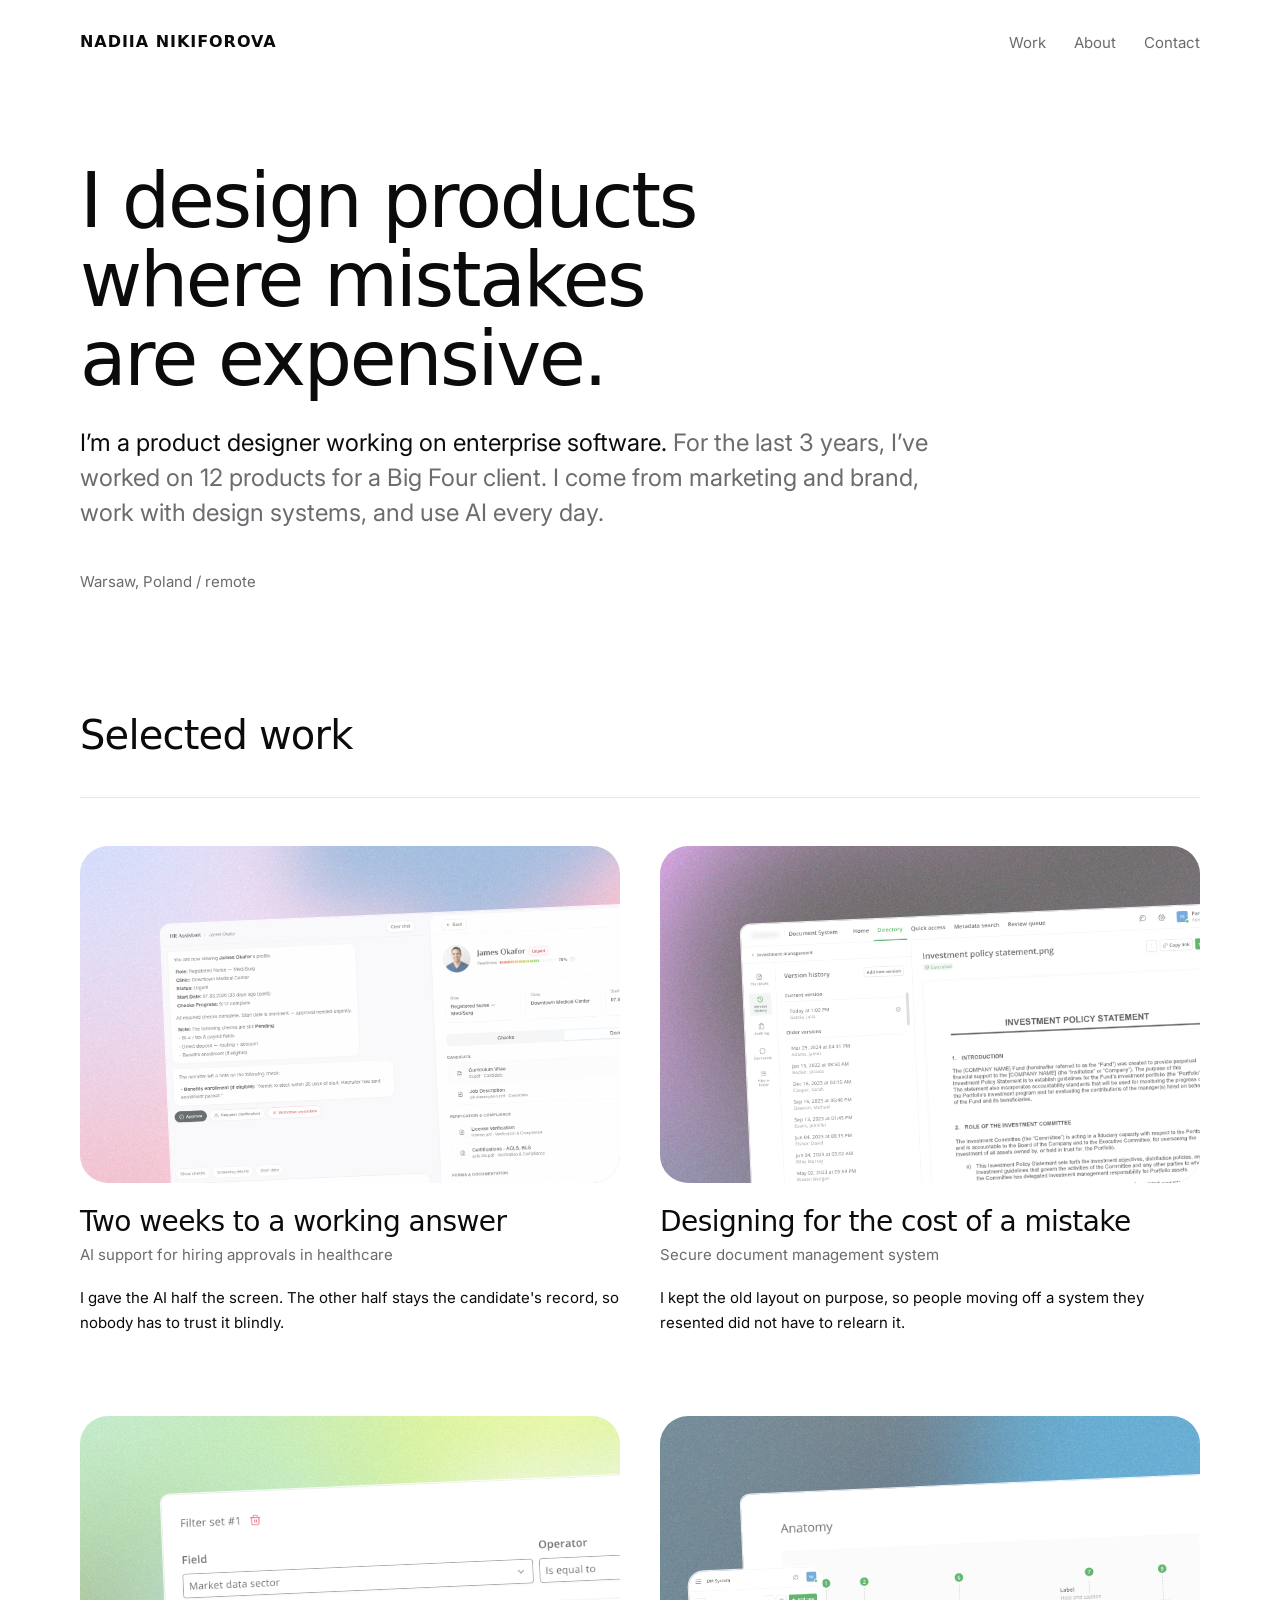
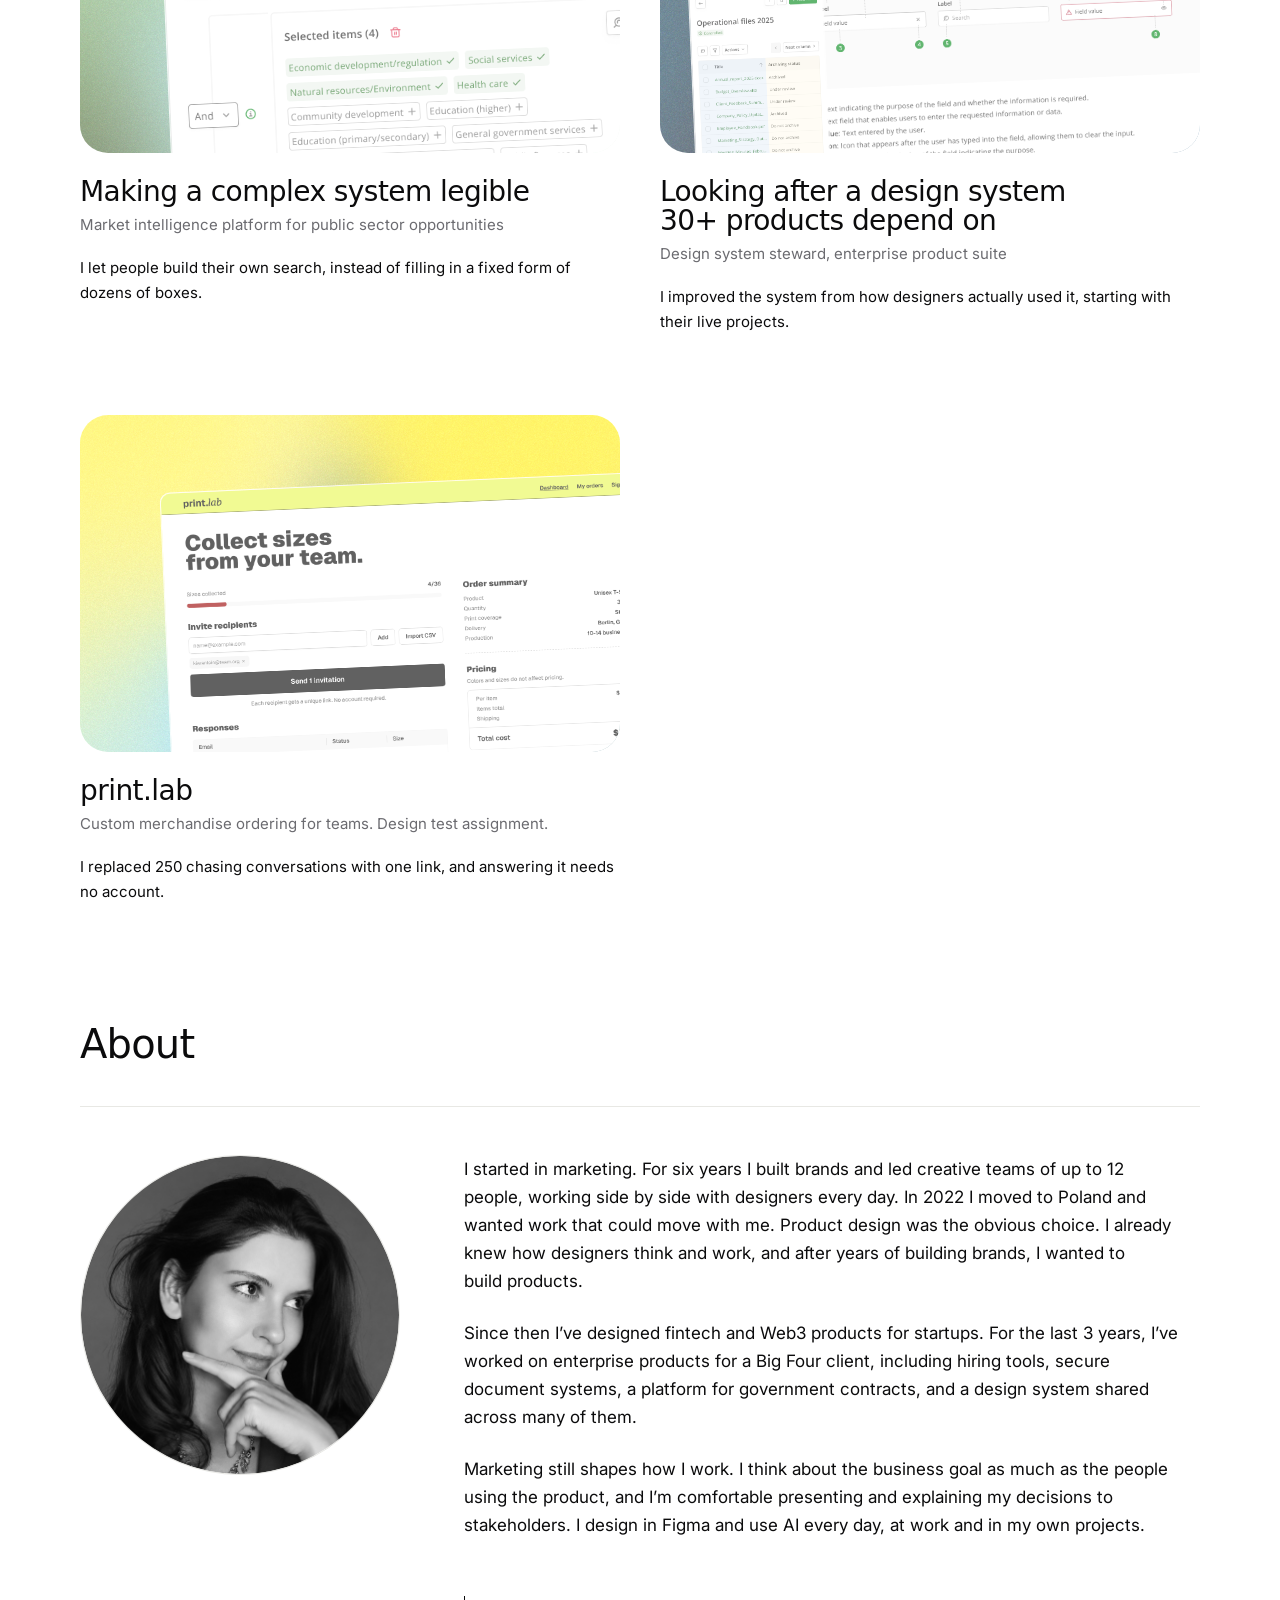
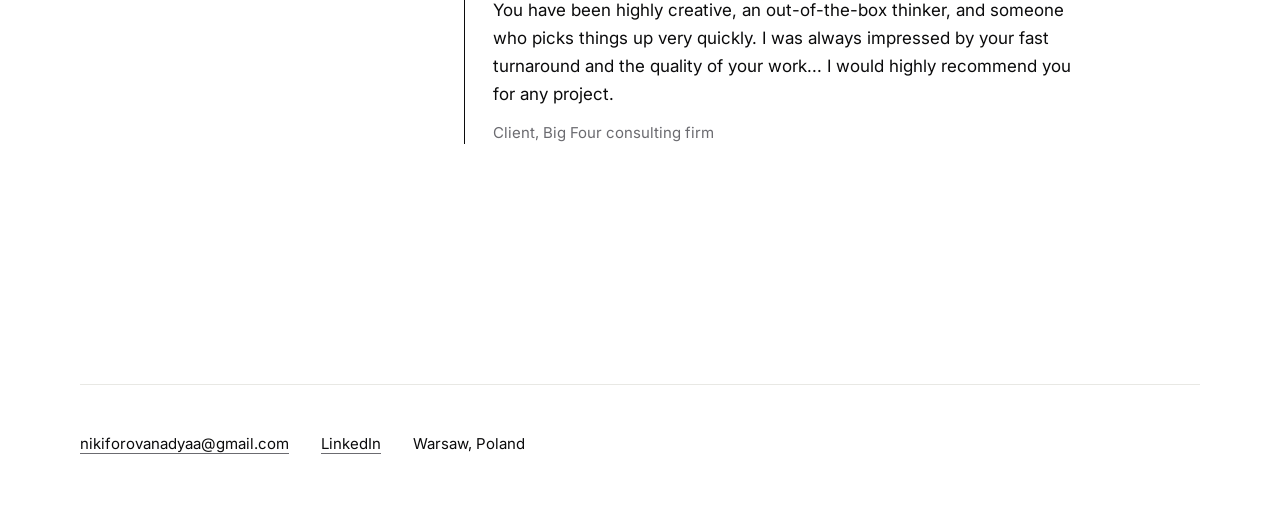
==== index.html @ f6eac2d9 "Rewrite About section Co-Authored-By: Claude Opus 5.5 <noreply@anthropic.com>" ====
<!DOCTYPE html>
<html lang="en">
<head>
<meta charset="utf-8">
<meta name="viewport" content="width=device-width, initial-scale=1">
<title>Nadiia Nikiforova, product designer</title>
<meta name="description" content="Product designer working on enterprise and complex systems. Selected work in healthcare AI, secure document management, govtech and design systems.">

<link rel="preconnect" href="https://fonts.googleapis.com">
<link rel="preconnect" href="https://fonts.gstatic.com" crossorigin>
<link rel="preconnect" href="https://api.fontshare.com" crossorigin>
<link rel="stylesheet" href="https://api.fontshare.com/v2/css?f%5B%5D=general-sans@400,500,600&display=swap">
<link rel="stylesheet" href="https://fonts.googleapis.com/css2?family=Inter:wght@400&display=swap">
<link rel="stylesheet" href="styles.css">
</head>
<body>

<a class="skip-link" href="#main">Skip to content</a>

<div class="shell">

  <header class="site-header">
    <a class="site-header__name" href="index.html">Nadiia Nikiforova</a>
    <nav class="site-nav" aria-label="Primary">
      <ul>
        <li><a href="#work">Work</a></li>
        <li><a href="#about">About</a></li>
        <li><a href="#contact">Contact</a></li>
      </ul>
    </nav>
  </header>

  <main id="main">

    <!-- Hero ------------------------------------------------------------- -->
    <section class="hero" aria-labelledby="hero-title">
      <h1 class="hero__title" id="hero-title">I design products where mistakes are expensive.</h1>
      <p class="hero__lead"><span class="lead-ink">I’m a product designer working on enterprise software.</span> For the last 3 years, I’ve worked on 12 products for a Big Four client. I come from marketing and brand, work with design systems, and use AI every day.</p>
      <ul class="hero__facts">
        <li>Warsaw, Poland / remote</li>
      </ul>
    </section>

    <!-- Selected work ---------------------------------------------------- -->
    <section class="section" id="work" aria-labelledby="work-title">
      <div class="section__head">
        <h2 id="work-title">Selected work</h2>
      </div>

      <div class="work-grid">

        <article class="card card--a">
          <div class="cover cover--image">
            <img class="cover__img" src="images/healthcare-card-cover.png" alt="Soft grainy gradient in pink, lilac and blue.">
            <div class="cover__inset cover__inset--image">
              <img src="images/healthcare-split-screen.png" alt="The split screen: the assistant's conversation on the left, the candidate's full record with checks and documents on the right.">
            </div>
          </div>
          <h3 class="card__title"><a href="work/healthcare-ai.html">Two weeks to a working answer</a></h3>
          <p class="card__summary">AI support for hiring approvals in healthcare</p>
          <p class="card__decision">I gave the AI half the screen. The other half stays the candidate's record, so nobody has to trust it blindly.</p>
        </article>

        <article class="card card--b">
          <div class="cover cover--image cover--documents">
            <img class="cover__img" src="images/documents-card-cover.png" alt="Soft grainy gradient in violet, near-black and cornflower blue.">
            <div class="cover__inset cover__inset--image">
              <img src="images/documents-document-page.png" alt="The document page: labelled panel on the left with version history open, document preview on the right, marked Controlled.">
            </div>
          </div>
          <h3 class="card__title"><a href="work/document-management.html">Designing for the cost of a mistake</a></h3>
          <p class="card__summary">Secure document management system</p>
          <p class="card__decision">I kept the old layout on purpose, so people moving off a system they resented did not have to relearn it.</p>
        </article>

        <article class="card card--c">
          <div class="cover cover--image">
            <img class="cover__img" src="images/govtech-card-cover.png" alt="Soft grainy gradient in lime, green and pale blue.">
            <div class="cover__inset cover__inset--image">
              <img src="images/govtech-filter-set.png" alt="One filter set: a taxonomy field with four values selected and promoted to the top of the list.">
            </div>
          </div>
          <h3 class="card__title"><a href="work/govtech-platform.html">Making a complex system legible</a></h3>
          <p class="card__summary">Market intelligence platform for public sector opportunities</p>
          <p class="card__decision">I let people build their own search, instead of filling in a fixed form of dozens of boxes.</p>
        </article>

        <article class="card card--d">
          <div class="cover cover--image">
            <img class="cover__img" src="images/designsystem-card-cover.png" alt="Soft grainy gradient in pale blue.">
            <div class="cover__inset cover__inset--image">
              <img src="images/designsystem-anatomy.jpg" alt="A component anatomy guideline: input fields with nine numbered callouts and a legend defining each part.">
            </div>
            <div class="cover__inset cover__inset--image cover__inset--phone">
              <img src="images/designsystem-mobile-table.png" alt="The mobile data table: the Title column pinned on the left, Archiving status in the swappable second column, and a Next column control above it.">
            </div>
          </div>
          <h3 class="card__title"><a href="work/design-system.html">Looking after a design system 30+ products depend on</a></h3>
          <p class="card__summary">Design system steward, enterprise product suite</p>
          <p class="card__decision">I improved the system from how designers actually used it, starting with their live projects.</p>
        </article>

        <article class="card card--e">
          <div class="cover cover--image">
            <img class="cover__img" src="images/printlab-card-cover.png" alt="Soft grainy gradient in yellow, green and blue.">
            <div class="cover__inset cover__inset--image">
              <img src="images/printlab-size-collection.png" alt="The size collection screen: an invite list with a running count of sizes collected, per-recipient statuses, and an order summary with pricing beside it.">
            </div>
          </div>
          <h3 class="card__title"><a href="work/printlab.html">print.lab</a></h3>
          <p class="card__summary">Custom merchandise ordering for teams. Design test assignment.</p>
          <p class="card__decision">I replaced 250 chasing conversations with one link, and answering it needs no account.</p>
        </article>

      </div>
    </section>

    <!-- About -------------------------------------------------------------- -->
    <section class="section" id="about" aria-labelledby="about-title">
      <div class="section__head">
        <h2 id="about-title">About</h2>
      </div>
      <div class="about">
        <div class="about__prose">
          <p>I started in marketing. For six years I built brands and led creative teams of up to 12 people, working side by side with designers every day. In 2022 I moved to Poland and wanted work that could move with me. Product design was the obvious choice. I already knew how designers think and work, and after years of building brands, I wanted to build products.</p>
          <p>Since then I’ve designed fintech and Web3 products for startups. For the last 3 years, I’ve worked on enterprise products for a Big Four client, including hiring tools, secure document systems, a platform for government contracts, and a design system shared across many of them.</p>
          <p>Marketing still shapes how I work. I think about the business goal as much as the people using the product, and I’m comfortable presenting and explaining my decisions to stakeholders. I design in Figma and use AI every day, at work and in my own projects.</p>

          <blockquote class="quote">
            <p>You have been highly creative, an out-of-the-box thinker, and someone who picks things up very quickly. I was always impressed by your fast turnaround and the quality of your work... I would highly recommend you for any project.</p>
            <footer class="mono">Client, Big Four consulting firm</footer>
          </blockquote>
        </div>
        <div class="about__portrait">
          <img src="images/portrait.png" alt="Nadiia Nikiforova">
        </div>
      </div>
    </section>

  </main>

  <footer class="site-footer" id="contact">
    <ul>
      <li class="mono"><a href="mailto:nikiforovanadyaa@gmail.com">nikiforovanadyaa@gmail.com</a></li>
      <li class="mono"><a href="https://www.linkedin.com/in/nikiforovanadya" rel="me noopener">LinkedIn</a></li>
      <li class="mono">Warsaw, Poland</li>
    </ul>
  </footer>

</div>

</body>
</html>
---- styles.css ----
/* ==========================================================================
   Nadiia Nikiforova, portfolio
   Tokens, then base, then components.
   ========================================================================== */

/* --------------------------------------------------------------------------
   Tokens
   -------------------------------------------------------------------------- */

:root {
  /* Colour */
  --paper: #FFFFFF;   /* was #FBFBF9 */
  --surface: #FFFFFF;
  --ink: #0B0B0C;
  --ink-muted: #6B6B70;
  --rule: #E8E8E4;
  --rule-dot: #D5D5CF;
  --tick: #C4C4BE;
  --fill: #F2F1ED;
  --accent: #1E4DD8;

  /* Warm highlight, for the one block that must not read as white-on-white */
  --highlight: #FCF3D6;
  --highlight-border: #E6D294;
  --highlight-rule: #EEE1AE;

  /* One gradient per project, shared by its cover card and its case header */
  --grad-healthcare: linear-gradient(142deg, #D3A6BC 0%, #BFAFD6 50%, #9DBBDF 100%);  /* was #8E6FE0/#7F8FE8/#6FB3E4 */
  --grad-documents:  linear-gradient(142deg, #5A6478 0%, #4A4F92 52%, #3E45A8 100%);
  --grad-govtech:    linear-gradient(142deg, #1F4E8C 0%, #2C7F9E 50%, #4FB3A4 100%);
  --grad-system:     linear-gradient(142deg, #B5AE9C 0%, #A9BC9A 50%, #93C892 100%);
  --grad-printlab:   linear-gradient(142deg, #C6DE7E 0%, #E4EFB8 55%, #FBFBF2 100%);

  /* Type */
  --font-display: "General Sans", "Geist", system-ui, sans-serif;
  --font-body: "Inter", system-ui, -apple-system, sans-serif;

  /* Seven steps, and nothing outside them. Hierarchy comes from colour and
     space, not from inventing another size. */
  --size-display: clamp(2.5rem, 1.35rem + 4.9vw, 4.75rem);
  --size-title: clamp(1.75rem, 1.35rem + 1.7vw, 2.5rem);
  --size-subtitle: clamp(1.375rem, 1.2rem + 0.75vw, 1.75rem);
  --size-lead: clamp(1.1875rem, 1.05rem + 0.6vw, 1.5rem);
  --size-body: 1.0625rem;      /* 17px */
  --size-small: 0.9375rem;     /* 15px */
  --size-mono: 0.75rem;        /* 12px */

  /* Fine grain, the thing that makes a flat gradient read as a surface */
  --grain: url("data:image/svg+xml,%3Csvg xmlns='http://www.w3.org/2000/svg' width='160' height='160'%3E%3Cfilter id='n'%3E%3CfeTurbulence type='fractalNoise' baseFrequency='0.85' numOctaves='3' stitchTiles='stitch'/%3E%3C/filter%3E%3Crect width='100%25' height='100%25' filter='url(%23n)'/%3E%3C/svg%3E");

  /* Weight. Hierarchy comes from size and colour, not weight. */
  --weight-hero: 500;
  --weight-heading: 500;
  --weight-name: 600;

  --track-hero: -0.03em;
  --track-section: -0.02em;
  --track-mono: 0.08em;

  --leading-body: 1.65;
  --leading-display: 1.04;

  /* Geometry */
  --radius-card: 20px;
  --radius-cover: 28px;
  --radius-pill: 999px;

  --measure-content: 1120px;
  --measure-prose: 720px;
  --gutter: 24px;

  /* Rhythm */
  --section-gap: 120px;

  /* Motion */
  --ease: cubic-bezier(0.22, 0.61, 0.36, 1);
  --dur: 400ms;
}

@media (max-width: 760px) {
  :root {
    --section-gap: 72px;
    --gutter: 20px;
  }
}

/* --------------------------------------------------------------------------
   Base
   -------------------------------------------------------------------------- */

*,
*::before,
*::after { box-sizing: border-box; }

html { -webkit-text-size-adjust: 100%; }

body {
  margin: 0;
  background: var(--paper);
  color: var(--ink);
  font-family: var(--font-body);
  font-size: var(--size-body);
  line-height: var(--leading-body);
  font-weight: 400;
  -webkit-font-smoothing: antialiased;
  text-rendering: optimizeLegibility;
}

h1, h2, h3, h4 {
  font-family: var(--font-display);
  font-weight: var(--weight-heading);
  line-height: var(--leading-display);
  letter-spacing: var(--track-section);
  margin: 0;
  text-wrap: balance;
}

p { margin: 0; }

ul { margin: 0; padding: 0; list-style: none; }

img {
  display: block;
  max-width: 100%;
  height: auto;
}

a { color: inherit; }

a:focus-visible,
button:focus-visible,
summary:focus-visible,
[tabindex]:focus-visible {
  outline: 2px solid var(--accent);
  outline-offset: 3px;
  border-radius: 2px;
}

::selection {
  background: var(--ink);
  color: var(--paper);
}

/* --------------------------------------------------------------------------
   Utility type
   -------------------------------------------------------------------------- */

/* Small labels: plain grey text in normal case. No capitals, no tracking. */
.mono {
  font-family: var(--font-body);
  font-size: var(--size-small);
  font-weight: 400;
  line-height: 1.5;
  color: var(--ink-muted);
}

.skip-link {
  position: absolute;
  left: -9999px;
  top: 0;
  background: var(--ink);
  color: var(--paper);
  padding: 12px 20px;
  border-radius: var(--radius-pill);
  font-family: var(--font-body);
  font-size: var(--size-small);
  text-decoration: none;
  z-index: 10;
}

.skip-link:focus {
  left: var(--gutter);
  top: 16px;
}

/* --------------------------------------------------------------------------
   Layout
   -------------------------------------------------------------------------- */

.shell {
  width: 100%;
  max-width: calc(var(--measure-content) + var(--gutter) * 2);
  margin-inline: auto;
  padding-inline: var(--gutter);
}

.section { padding-block: var(--section-gap); }

.section + .section { padding-top: 0; }

.section__head {
  display: flex;
  align-items: baseline;
  justify-content: space-between;
  gap: 24px;
  padding-bottom: 40px;
  border-bottom: 1px solid var(--rule);
  margin-bottom: 48px;
}

.section__head h2 {
  font-size: var(--size-title);
  font-weight: var(--weight-heading);
}

/* --------------------------------------------------------------------------
   Site header
   -------------------------------------------------------------------------- */

.site-header {
  display: flex;
  align-items: center;
  justify-content: space-between;
  gap: 24px;
  padding-block: 28px;
}

.site-header__name {
  font-family: var(--font-display);
  font-size: 1rem;
  font-weight: var(--weight-name);
  letter-spacing: 0.06em;
  text-transform: uppercase;
  text-decoration: none;
}

.site-nav ul {
  display: flex;
  gap: 28px;
}

.site-nav a {
  text-decoration: none;
  font-size: var(--size-small);
  color: var(--ink-muted);
  transition: color 180ms var(--ease);
}

.site-nav a:hover { color: var(--ink); }

/* --------------------------------------------------------------------------
   Hero
   -------------------------------------------------------------------------- */

.hero { padding-block: clamp(40px, 6vw, 88px) 0; }

.hero__title {
  font-size: var(--size-display);
  font-weight: var(--weight-hero);
  letter-spacing: var(--track-hero);
  max-width: 15ch;
}

.hero__lead {
  margin-top: 28px;
  max-width: 58ch;
  font-size: var(--size-lead);
  /* Two tones, one size: the opening runs in ink, the rest recedes to grey.
     This is the hierarchy device from the references. */
  color: var(--ink-muted);
  line-height: 1.45;
  text-wrap: pretty;
}

/* The opening clause, held in ink while the rest of the sentence recedes */
.lead-ink { color: var(--ink); }

.hero__facts {
  font-size: var(--size-small);
  color: var(--ink-muted);
  display: flex;
  flex-wrap: wrap;
  align-items: center;
  gap: 12px 20px;
  margin-top: 40px;
}

.hero__facts li {
  display: flex;
  align-items: center;
  gap: 20px;
}

.hero__facts li + li::before {
  content: "";
  width: 3px;
  height: 3px;
  border-radius: var(--radius-pill);
  background: var(--rule);
  margin-left: -8px;
}

/* --------------------------------------------------------------------------
   Work grid
   -------------------------------------------------------------------------- */

.work-grid {
  display: grid;
  grid-template-columns: repeat(12, 1fr);
  gap: 80px 40px;
}

.card { position: relative; }


/* Two equal columns. Every cover the same width, so the text measure under
   it means the same thing on every card. */
.card { grid-column: span 6; }

/* Spacing sets the grouping. Title and its description are one unit at 8px;
   the decision is a separate statement at 20px; the metadata is separate
   again at 26px. No reserved heights: the title now sits directly under the
   cover, so titles align across a row on their own. */

.card__title {
  margin-top: 24px;
  font-size: var(--size-subtitle);
  font-weight: var(--weight-heading);
}

.card__summary {
  margin-top: 8px;
  font-size: var(--size-small);
  line-height: 1.45;
  color: var(--ink-muted);
}

/* Underlined all along, in an invisible colour, so hover fades the line in
   instead of snapping it on. */
.card__title a {
  text-decoration: underline;
  text-decoration-thickness: 1px;
  text-decoration-color: transparent;
  text-underline-offset: 4px;
  transition: text-decoration-color var(--dur) var(--ease);
}

.card:hover .card__title a,
.card:focus-within .card__title a {
  text-decoration-color: currentColor;
}

.card__title a::after {
  content: "";
  position: absolute;
  inset: 0;
  border-radius: var(--radius-cover);
}

.card__decision {
  margin-top: 20px;
  font-size: var(--size-small);
  /* Ink, not grey: this is the substance of the card, and it needs to read
     differently from the description above it. */
  color: var(--ink);
  text-wrap: pretty;
}

.card__meta {
  display: flex;
  flex-wrap: wrap;
  gap: 8px 18px;
  margin-top: 26px;
}

.card__meta li {
  display: flex;
  align-items: center;
  gap: 18px;
}

.card__meta li + li::before {
  content: "";
  width: 3px;
  height: 3px;
  border-radius: var(--radius-pill);
  background: var(--rule);
  margin-left: -7px;
}

/* Cover ------------------------------------------------------------------- */

.cover {
  position: relative;
  overflow: hidden;
  border-radius: var(--radius-cover);
  aspect-ratio: 16 / 10;
  height: auto;
  background-size: 160% 160%;
  background-position: 0% 0%;
  /* Resting state: the colour is all there, just veiled. Against a near-white
     page, opacity washes the tile toward the paper instead of draining it,
     so it stays a picture rather than becoming a switched-off control.
     Hover brings it to full strength. */
  opacity: 0.62;
  transition:
    transform var(--dur) var(--ease),
    box-shadow var(--dur) var(--ease),
    opacity var(--dur) var(--ease),
    background-position var(--dur) var(--ease);
}



.card:hover .cover,
.card:focus-within .cover {
  transform: translateY(-4px);
  opacity: 1;
  background-position: 100% 100%;
  box-shadow: 0 18px 44px -18px rgba(11, 11, 12, 0.28);
}

/* No hover to reveal it with, so the colour is simply there. */
@media (hover: none) {
  .cover { opacity: 1; }
}

/* Artwork fills the cover. No gradient, no grain: the painting has its own. */
.cover__img {
  width: 100%;
  height: 100%;
  object-fit: cover;
}

.cover--image::after { display: none; }

/* Grain. Sits over the gradient, under the screenshot. */
.cover::after {
  content: "";
  position: absolute;
  inset: 0;
  z-index: 1;
  background-image: var(--grain);
  opacity: 0.42;
  mix-blend-mode: overlay;
  pointer-events: none;
}

/* Gradients, one per project */
.cover--healthcare { background-image: var(--grad-healthcare); }
.cover--documents  { background-image: var(--grad-documents); }
.cover--govtech    { background-image: var(--grad-govtech); }
.cover--system     { background-image: var(--grad-system); }
.cover--printlab   { background-image: var(--grad-printlab); }

/* Screenshot inset, angled and cropped */
.cover__inset {
  position: absolute;
  z-index: 2;
  left: 16%;
  right: -8%;
  bottom: -12%;
  aspect-ratio: 16 / 10;
  border-radius: 10px;
  border: 1px solid rgba(255, 255, 255, 0.7);
  background: rgba(255, 255, 255, 0.5);
  transform: rotate(-2.5deg);
  display: flex;
  align-items: flex-start;
  justify-content: flex-start;
  padding: 12px 14px;
}



.cover__inset .mono {
  color: rgba(11, 11, 12, 0.45);
}

.cover__inset--image,
.case-hero__shot--image { padding: 0; }

/* A phone screenshot is portrait. Cropping it into the landscape frame would
   show a band of table and nothing else, so it gets a frame of its own shape,
   standing in front of the wide shot. */
.cover__inset.cover__inset--phone {
  /* Left of the wide shot, overlapping its edge, mirroring the header. */
  left: 6%;
  right: auto;
  bottom: -14%;
  width: 25%;
  aspect-ratio: 440 / 758;
  border-radius: 16px;
  z-index: 3;
}

.cover__inset--image img,
.case-hero__shot--image img {
  width: 100%;
  height: 100%;
  object-fit: cover;
  object-position: 0 0;
  border-radius: inherit;
}

/* --------------------------------------------------------------------------
   About
   -------------------------------------------------------------------------- */

.about {
  display: grid;
  /* Portrait first, prose second. Order is set here rather than in the source
     so the markup keeps prose before image for screen readers. */
  grid-template-columns: 320px minmax(0, 1fr);
  gap: 64px;
  align-items: start;
}

.about__portrait { grid-column: 1; grid-row: 1; }

.about__prose { grid-column: 2; grid-row: 1; }

.about__prose {
  max-width: var(--measure-prose);
  display: grid;
  gap: 24px;
}

.about__prose p { text-wrap: pretty; }

.about__portrait {
  border-radius: 50%;
  overflow: hidden;
  border: 1px solid var(--rule);
  aspect-ratio: 1;
}

/* The portrait is already cropped square to the exact framing, so it fills the
   round frame 1:1 with no extra cropping. */
.about__portrait img {
  width: 100%;
  height: 100%;
  object-fit: cover;
  object-position: center;
}

/* --------------------------------------------------------------------------
   Placeholder blocks, replaced by real images later
   -------------------------------------------------------------------------- */

.placeholder {
  width: 100%;
  height: 100%;
  display: flex;
  align-items: center;
  justify-content: center;
  background: var(--fill);
  background-image:
    repeating-linear-gradient(
      135deg,
      rgba(11, 11, 12, 0.028) 0 1px,
      transparent 1px 9px
    );
}

/* --------------------------------------------------------------------------
   Case study pages
   -------------------------------------------------------------------------- */

/* One rail width shared by the header, the decision block and every section,
   so every mono label on the page sits on the same vertical line. */
:root {
  --rail: 200px;
  --rail-gap: 56px;
  --measure-case: 940px;
}

/* 1. Gradient header. The screenshot is part of it, same language as the
   cover cards, so the page you land on echoes the card you clicked. */

.case-hero {
  position: relative;
  overflow: hidden;
  display: grid;
  align-content: end;
  gap: 14px;
  min-height: clamp(240px, 26vw, 380px);
  margin-top: 8px;
  padding: clamp(32px, 4vw, 52px) clamp(28px, 4vw, 48px) clamp(28px, 3vw, 40px);
  border-radius: var(--radius-cover);
}

.case-hero::after {
  content: "";
  position: absolute;
  inset: 0;
  z-index: 0;
  background-image: var(--grain);
  opacity: 0.42;
  mix-blend-mode: overlay;
  pointer-events: none;
}

.case-hero--healthcare { background-image: var(--grad-healthcare); }
.case-hero--documents  { background-image: var(--grad-documents); }
.case-hero--govtech    { background-image: var(--grad-govtech); }
.case-hero--system     { background-image: var(--grad-system); }
.case-hero--printlab   { background-image: var(--grad-printlab); }

/* Text stays clear of the screenshot */
.case-hero > *:not(.case-hero__shot):not(.case-hero__bg) {
  position: relative;
  z-index: 2;
  max-width: 54%;
}

.case-hero h1 {
  font-size: var(--size-title);
  font-weight: var(--weight-hero);
  letter-spacing: var(--track-hero);
  line-height: 1.08;
}

.case-hero__summary {
  font-size: var(--size-body);
  color: rgba(11, 11, 12, 0.72);
}

.case-hero__meta {
  display: flex;
  flex-wrap: wrap;
  gap: 10px 28px;
  margin-top: 8px;
  padding-top: 24px;
  border-top: 1px solid rgba(11, 11, 12, 0.16);
}

.case-hero__meta li { color: rgba(11, 11, 12, 0.6); }

/* Artwork as the header itself. The painting's empty field carries the type,
   so the gradient underneath only shows if the image fails to load. */
.case-hero__bg {
  position: absolute;
  inset: 0;
  width: 100%;
  height: 100%;
  object-fit: cover;
  object-position: 50% 45%;
  z-index: 0;
}

/* No grain over a painting: it has its own surface. */
.case-hero--art::after { display: none; }

/* Scrim. White type needs something to sit on, and these plates are light —
   bare, they measure under 2.5:1. Weighted to the bottom-left, where the type
   is, so the screenshot panel on the right stays clear. */
.case-hero--art::before {
  content: "";
  position: absolute;
  inset: 0;
  z-index: 1;
  pointer-events: none;
  background:
    linear-gradient(to top, rgba(8, 10, 12, 0.76) 0%, rgba(8, 10, 12, 0.44) 46%, rgba(8, 10, 12, 0) 82%),
    linear-gradient(to right, rgba(8, 10, 12, 0.52) 0%, rgba(8, 10, 12, 0) 58%);
}

.case-hero--art > h1 { color: var(--paper); }

.case-hero--art > .case-hero__summary { color: rgba(255, 255, 255, 0.86); }

.case-hero--art > .case-hero__meta { border-top-color: rgba(255, 255, 255, 0.28); }

.case-hero--art > .case-hero__meta li { color: rgba(255, 255, 255, 0.78); }

/* Deep gradients. Ink on the documents and govtech headers measures 3.3:1
   and 2.4:1, under the 4.5:1 floor, so those two flip to light type. */
.case-hero--dark h1 { color: var(--paper); }

.case-hero--dark .case-hero__summary { color: rgba(255, 255, 255, 0.8); }

.case-hero--dark .case-hero__meta { border-top-color: rgba(255, 255, 255, 0.24); }

.case-hero--dark .case-hero__meta li { color: rgba(255, 255, 255, 0.7); }

/* Type keeps to the painting's empty left field. Same :not() shape as the
   base rule so source order decides, not specificity. */
.case-hero--art > *:not(.case-hero__shot):not(.case-hero__bg) { max-width: 46%; }

.case-hero__shot {
  position: absolute;
  z-index: 2;
  right: -5%;
  bottom: -11%;
  width: 46%;
  aspect-ratio: 16 / 10;
  transform: rotate(-2.5deg);
  border: 1px solid rgba(255, 255, 255, 0.7);
  border-radius: 12px;
  background: rgba(255, 255, 255, 0.5);
  display: flex;
  align-items: flex-start;
  padding: 14px 16px;
}

.case-hero__shot .mono { color: rgba(11, 11, 12, 0.42); }

/* Portrait variant, defined after the base so it actually wins. */
.case-hero__shot.case-hero__shot--phone {
  left: auto;
  right: 30%;
  bottom: -12%;
  width: 12%;
  min-width: 96px;
  aspect-ratio: 440 / 758;
  border-radius: 16px;
  z-index: 3;
}

/* On wide screens the hero has room to spare, so the shot grows to fill more
   of the cover. It grows rightward into the bleed (right offset opens up in
   step with the width) so it stays clear of the heading on the left. Scoped
   to the case-study hero only — the home-page covers use .cover, not this. */
@media (min-width: 1200px) {
  .case-hero__shot {
    width: 54%;
    right: -9%;
  }

  /* The portrait variant keeps its own proportions; only the wide shot grows. */
  .case-hero__shot.case-hero__shot--phone {
    width: 12%;
    right: 34%;
  }
}

/* 2. Decision block, the signature element. No card. It sits on the page at
   display size, on the same rail as every other label, and the heavy top rule
   announces it. */

.decision {
  margin-top: clamp(56px, 8vw, 100px);
  border-top: 1px solid var(--ink);
}

.decision > div {
  display: grid;
  grid-template-columns: var(--rail) minmax(0, 1fr);
  gap: var(--rail-gap);
  padding: clamp(30px, 4vw, 44px) 0;
  border-bottom: 1px solid var(--rule);
}

.decision dt { padding-top: 8px; }

.decision dd {
  margin: 0;
  max-width: 46ch;
  font-family: var(--font-display);
  font-size: var(--size-lead);
  font-weight: var(--weight-heading);
  letter-spacing: -0.015em;
  line-height: 1.36;
  text-wrap: pretty;
}

/* 3. Summary. Project metadata in columns under the decision, in the
   reference language: a dotted rule closing the block, hairline dividers
   ticked at both ends, and the outcome lifted into a soft filled panel
   rather than left as one more line of text. */

.summary {
  position: relative;
  margin-top: clamp(48px, 6vw, 72px);
  display: grid;
  grid-template-columns: repeat(3, minmax(0, 1fr));
}

/* Dotted, not solid. The reference uses it to close a metadata block. */
.summary::before {
  content: "";
  position: absolute;
  inset: 0 0 auto;
  height: 1px;
  background-image: repeating-linear-gradient(
    to right,
    var(--rule-dot) 0 2px,
    transparent 2px 7px
  );
}

.summary__fact {
  position: relative;
  display: grid;
  gap: 12px;
  align-content: start;
  padding: 30px 36px;
  background-image: repeating-linear-gradient(
    to right,
    var(--rule-dot) 0 2px,
    transparent 2px 7px
  );
  background-size: 100% 1px;
  background-position: 0 100%;
  background-repeat: no-repeat;
}

.summary__fact:first-child { padding-left: 0; }
.summary__fact:last-of-type { padding-right: 0; }

.summary__fact + .summary__fact { border-left: 1px solid var(--rule); }

/* Tick marks crossing each divider, top and bottom */
.summary__fact + .summary__fact::before,
.summary__fact + .summary__fact::after {
  content: "";
  position: absolute;
  left: -5px;
  width: 9px;
  height: 1px;
  background: var(--tick);
}

.summary__fact + .summary__fact::before { top: 0; }
.summary__fact + .summary__fact::after { bottom: 0; }

.summary dd {
  margin: 0;
  text-wrap: pretty;
}

/* The outcome, lifted into a filled panel. Label above the sentence, which
   runs to a 62ch measure so it fills most of the panel without the line
   getting too long to track. */
.summary__outcome {
  grid-column: 1 / -1;
  display: grid;
  gap: 16px;
  margin-top: 40px;
  padding: clamp(28px, 3.4vw, 40px);
  background: var(--fill);
  border-radius: var(--radius-card);
}

.summary__outcome dd {
  max-width: 62ch;
  font-family: var(--font-display);
  font-size: var(--size-lead);
  font-weight: var(--weight-heading);
  letter-spacing: -0.015em;
  line-height: 1.38;
}

/* 4. Body. Heading in a left rail, prose in the middle, figures break wider. */

.case-body { margin-top: clamp(56px, 8vw, 88px); }

.case-section {
  display: grid;
  grid-template-columns: var(--rail) minmax(0, 640px) 1fr;
  column-gap: var(--rail-gap);
  row-gap: 20px;
  padding-block: clamp(48px, 6vw, 72px);
  border-top: 1px solid var(--rule);
}

.case-section > * { grid-column: 2; }

.case-section > h2 {
  grid-column: 1;
  /* Spanning two rows keeps a wrapped rail heading from inflating row 1 and
     opening a gap after the first paragraph. */
  grid-row: 1 / span 2;
  align-self: start;
  position: sticky;
  top: 28px;
  font-size: var(--size-lead);
  line-height: 1.18;
  text-wrap: pretty;
}

.case-section > h3 {
  font-size: var(--size-body);
  margin-top: 16px;
}

.case-section p { text-wrap: pretty; }

.case-section ul {
  list-style: disc;
  padding-left: 22px;
  display: grid;
  gap: 14px;
}

.case-section li::marker { color: #C4C4BE; }

.case-section strong { font-weight: 600; }

/* A line already emphasised in the copy, set at display size. Same words. */
.callout {
  grid-column: 2 / -1;
  margin-block: 16px;
  font-family: var(--font-display);
  font-size: var(--size-subtitle);
  font-weight: var(--weight-heading);
  letter-spacing: var(--track-section);
  line-height: 1.28;
  text-wrap: balance;
}

.callout strong { font-weight: inherit; }

/* Figures break out past the prose column */

.case-section > figure {
  grid-column: 2 / -1;
  margin: 16px 0;
}

.case-section > figure .placeholder {
  aspect-ratio: 16 / 9;
  border: 1px solid var(--rule);
  border-radius: var(--radius-card);
}

.case-section > figure img {
  width: 100%;
  border: 1px solid var(--rule);
  border-radius: var(--radius-card);
}

.case-section > figure figcaption { margin-top: 14px; }

/* Captions are full sentences: sentence case reads better than uppercase */
figcaption.mono {
  font-size: var(--size-small);
  text-transform: none;
  letter-spacing: normal;
}

/* A small artefact — a dialog, a tooltip — should sit at its own size rather
   than being blown up to the full figure width. Capped and left-aligned to
   the prose. */
.case-section > figure.figure--constrained img {
  width: auto;
  max-width: min(100%, 480px);
}

/* A before/after pair: two shots side by side, each with its own label, one
   shared caption beneath. Stacks on narrow screens. */
.figure-compare__grid {
  display: grid;
  grid-template-columns: 1fr 1fr;
  gap: 20px 24px;
  align-items: start;
}

.figure-compare__item {
  display: grid;
  gap: 10px;
  align-content: start;
}

.figure-compare__label { margin: 0; }

/* Weighted variant: two unrelated shots of different shape, not a matched
   pair. The wider landscape shot takes more of the row; the narrow portrait
   one sits at its own size on the right. The ratio is tuned so the two land
   at roughly equal height. */
.figure-compare--weighted .figure-compare__grid {
  grid-template-columns: minmax(0, 1.8fr) minmax(0, 1fr);
}

@media (max-width: 640px) {
  .figure-compare__grid { grid-template-columns: 1fr; }
}

/* 5. Metrics disclosure */

.metrics {
  max-width: var(--measure-case);
  margin-top: clamp(48px, 6vw, 72px);
  border: 1px solid var(--highlight-border);
  border-radius: var(--radius-cover);
  background: var(--highlight);
}

.metrics summary {
  list-style: none;
  cursor: pointer;
  padding: 28px clamp(28px, 4vw, 48px);
  display: flex;
  align-items: center;
  justify-content: space-between;
  gap: 16px;
}

.metrics summary::-webkit-details-marker { display: none; }

.metrics__label {
  font-family: var(--font-display);
  font-size: var(--size-body);
  font-weight: var(--weight-heading);
  letter-spacing: -0.01em;
}

.metrics__body {
  margin-top: 0;
  max-width: none;
  padding: 26px clamp(28px, 4vw, 48px) 34px;
  border-top: 1px solid var(--highlight-rule);
}

.metrics[open] .metrics__hint::after { content: "Close"; }
.metrics:not([open]) .metrics__hint::after { content: "Open"; }

/* 6 and 7. Closing section and next project */

.case-close {
  display: grid;
  grid-template-columns: var(--rail) minmax(0, 640px);
  column-gap: var(--rail-gap);
  row-gap: 20px;
  margin-top: clamp(48px, 6vw, 72px);
  padding-top: clamp(48px, 6vw, 72px);
  border-top: 1px solid var(--rule);
}

.case-close > * { grid-column: 2; }

.case-close > h2 {
  grid-column: 1;
  grid-row: 1 / span 2;
  align-self: start;
  font-size: var(--size-lead);
  line-height: 1.18;
}

.case-close p { text-wrap: pretty; }

/* Next project. A card, not a line of text: the gradient of the project you
   are about to open, its title, and an arrow that moves when you aim at it. */

.next-project {
  display: grid;
  grid-template-columns: 200px minmax(0, 1fr) auto;
  align-items: center;
  gap: 32px;
  color: var(--ink);
  margin-top: var(--section-gap);
  padding-top: 40px;
  border-top: 1px solid var(--rule);
  text-decoration: none;
}

.next-project__thumb {
  position: relative;
  overflow: hidden;
  aspect-ratio: 4 / 3;
  border-radius: var(--radius-card);
  background: var(--fill);
  /* Same reveal as the home-page covers: veiled at rest, full colour on hover. */
  opacity: 0.62;
  transition: opacity var(--dur) var(--ease);
}

/* A miniature of the target project's cover: its gradient artwork, and the
   same screenshot floating over it, so the link previews where it leads
   instead of showing a bare gradient. Mirrors the home-page card. */
.next-project__cover {
  position: absolute;
  inset: 0;
  z-index: 0;
  width: 100%;
  height: 100%;
  object-fit: cover;
  transition: transform var(--dur) var(--ease);
}

/* Same grain as the covers, over the gradient but under the screenshot. */
.next-project__thumb::after {
  content: "";
  position: absolute;
  inset: 0;
  z-index: 1;
  background-image: var(--grain);
  opacity: 0.42;
  mix-blend-mode: overlay;
  pointer-events: none;
}

.next-project__shot {
  position: absolute;
  z-index: 2;
  left: 15%;
  right: -7%;
  bottom: -10%;
  aspect-ratio: 16 / 10;
  object-fit: cover;
  object-position: 0 0;
  border-radius: 8px;
  border: 1px solid rgba(255, 255, 255, 0.7);
  transform: rotate(-2.5deg);
  transition: transform var(--dur) var(--ease);
}

.next-project__body {
  display: grid;
  gap: 10px;
}

.next-project__title {
  display: block;
  font-family: var(--font-display);
  font-size: var(--size-subtitle);
  font-weight: var(--weight-heading);
  letter-spacing: var(--track-section);
  line-height: 1.16;
  text-wrap: balance;
}

.next-project__eyebrow {
  display: block;
  font-size: var(--size-small);
  color: var(--ink-muted);
}

.next-project__arrow {
  display: grid;
  place-items: center;
  width: 52px;
  height: 52px;
  border-radius: var(--radius-pill);
  background: var(--ink);
  color: var(--paper);
  transition: transform var(--dur) var(--ease);
}

.next-project:hover .next-project__thumb,
.next-project:focus-within .next-project__thumb { opacity: 1; }
.next-project:hover .next-project__shot { transform: rotate(-2.5deg) translateY(-5px); }
.next-project:hover .next-project__arrow { transform: translateX(6px); }

/* Title underlines on hover, the same fade-in as the home-page card titles. */
.next-project__title {
  text-decoration: underline;
  text-decoration-thickness: 1px;
  text-decoration-color: transparent;
  text-underline-offset: 4px;
  transition: text-decoration-color var(--dur) var(--ease);
}

.next-project:hover .next-project__title,
.next-project:focus-within .next-project__title { text-decoration-color: currentColor; }

/* No hover to reveal it with, so the colour is simply there. */
@media (hover: none) {
  .next-project__thumb { opacity: 1; }
}

@media (max-width: 640px) {
  .next-project {
    grid-template-columns: minmax(0, 1fr) auto;
    gap: 20px 24px;
  }

  .next-project__thumb {
    grid-column: 1 / -1;
    aspect-ratio: 16 / 9;
  }
}

/* Quote. Someone else's words, so they sit off the rail behind a hairline
   rather than being set at display size like my own. */

.quote {
  margin: 32px 0 0;
  padding-left: 28px;
  border-left: 1px solid var(--ink);
}

.quote p {
  max-width: 54ch;
  font-size: var(--size-body);
  text-wrap: pretty;
}

.quote footer {
  margin-top: 14px;
}

/* Prose, used inside the metrics disclosure */

.prose > * + * { margin-top: 20px; }
.prose > *:first-child { margin-top: 0; }

.prose ul {
  list-style: disc;
  padding-left: 22px;
  display: grid;
  gap: 14px;
}

.prose li::marker { color: #C4C4BE; }
.prose strong { font-weight: 600; }
.prose p { text-wrap: pretty; }

/* Case study responsive */

@media (max-width: 900px) {
  .case-section,
  .case-close {
    grid-template-columns: minmax(0, 1fr);
    row-gap: 18px;
  }

  .case-section > *,
  .case-close > * { grid-column: 1; }

  .case-section > h2,
  .case-close > h2 {
    grid-column: 1;
    grid-row: auto;
    position: static;
    font-size: var(--size-lead);
    margin-bottom: 6px;
  }

  .case-section > figure,
  .callout { grid-column: 1; }

}

@media (max-width: 760px) {
  .case-hero {
    padding-bottom: 0;
    min-height: 0;
  }

  .case-hero > *:not(.case-hero__shot):not(.case-hero__bg) { max-width: 100%; }

  .case-hero__shot {
    position: static;
    width: 92%;
    margin: 30px -8% 0 auto;
  }

  .case-hero--art > *:not(.case-hero__shot):not(.case-hero__bg) { max-width: 100%; }


}

@media (max-width: 640px) {
  .decision > div {
    grid-template-columns: 1fr;
    gap: 12px;
    padding: 26px 0;
  }

  .decision dt { padding-top: 0; }

  .summary { grid-template-columns: 1fr; row-gap: 28px; }

  .summary__fact { padding-inline: 0; }

  /* Matches the specificity of the rule that sets the divider */
  .summary__fact + .summary__fact { border-left: 0; }

  .summary__fact + .summary__fact::before,
  .summary__fact + .summary__fact::after { display: none; }

}

/* --------------------------------------------------------------------------
   Footer
   -------------------------------------------------------------------------- */

.site-footer {
  border-top: 1px solid var(--rule);
  margin-top: var(--section-gap);
  padding-block: 48px 64px;
}

/* Mono at 12px needs full contrast here, not the muted label grey */
.site-footer .mono { color: var(--ink); }

.site-footer ul {
  display: flex;
  flex-wrap: wrap;
  align-items: center;
  gap: 12px 32px;
}

.site-footer a {
  color: var(--ink);
  text-decoration: underline;
  /* Rule grey disappears under 12px mono on white, so the link needs a
     visible underline to read as clickable at rest. */
  text-decoration-color: var(--ink-muted);
  text-decoration-thickness: 1px;
  text-underline-offset: 4px;
  transition: text-decoration-color 180ms var(--ease);
}

.site-footer a:hover {
  text-decoration-color: var(--ink);
}

/* --------------------------------------------------------------------------
   Page-load motion, hero only
   -------------------------------------------------------------------------- */

@keyframes rise {
  from { opacity: 0; transform: translateY(12px); }
  to   { opacity: 1; transform: none; }
}

.hero > * {
  animation: rise var(--dur) var(--ease) both;
}

/* --------------------------------------------------------------------------
   Responsive
   -------------------------------------------------------------------------- */

@media (max-width: 1000px) {
  .about {
    grid-template-columns: 260px minmax(0, 1fr);
    gap: 40px;
  }
}

@media (max-width: 860px) {
  .work-grid { gap: 56px 24px; }
  .card { grid-column: span 12; }

  .about {
    grid-template-columns: 1fr;
    gap: 40px;
  }

  .about__portrait,
  .about__prose {
    grid-column: 1;
    grid-row: auto;
  }

  .about__portrait { max-width: 300px; }
}

@media (max-width: 560px) {
  .site-header {
    flex-direction: column;
    align-items: flex-start;
    gap: 16px;
    padding-block: 24px 8px;
  }

  .site-nav ul { gap: 24px; }

  .section__head {
    flex-direction: column;
    gap: 12px;
    padding-bottom: 28px;
    margin-bottom: 36px;
  }

  .hero__title { max-width: 18ch; }
}

/* --------------------------------------------------------------------------
   Reduced motion
   -------------------------------------------------------------------------- */

@media (prefers-reduced-motion: reduce) {
  .hero > * { animation: none; }

  .site-nav a,
  .site-footer a {
    transition: none;
  }

  /* No movement, but the fades are not motion: they stay. */
  .cover {
    transition: opacity var(--dur) var(--ease);
  }

  .card:hover .cover,
  .card:focus-within .cover {
    transform: none;
    background-position: 0% 0%;
    box-shadow: none;
  }

  .next-project__shot,
  .next-project__arrow { transition: none; }

  /* The colour reveal is a fade, not motion: it stays. */
  .next-project__thumb { transition: opacity var(--dur) var(--ease); }

  .next-project:hover .next-project__shot { transform: rotate(-2.5deg); }
  .next-project:hover .next-project__arrow { transform: none; }
}
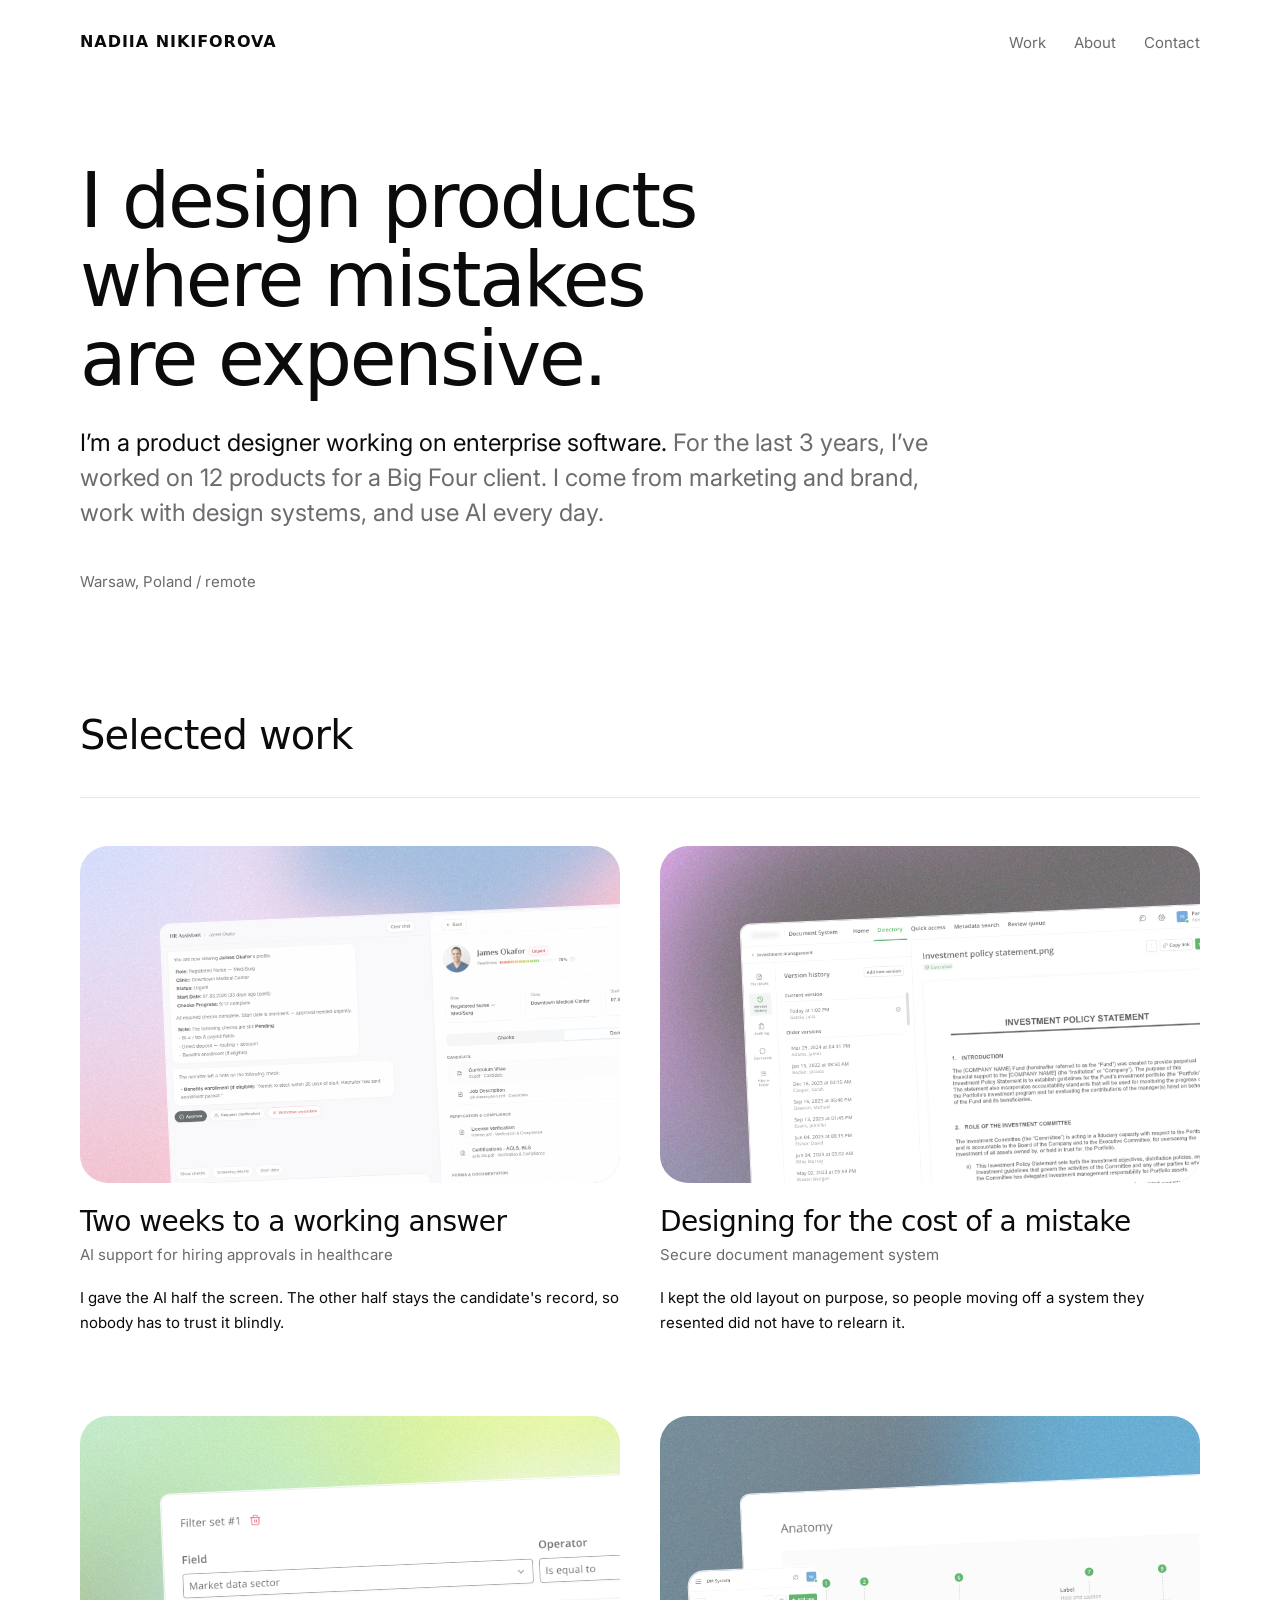
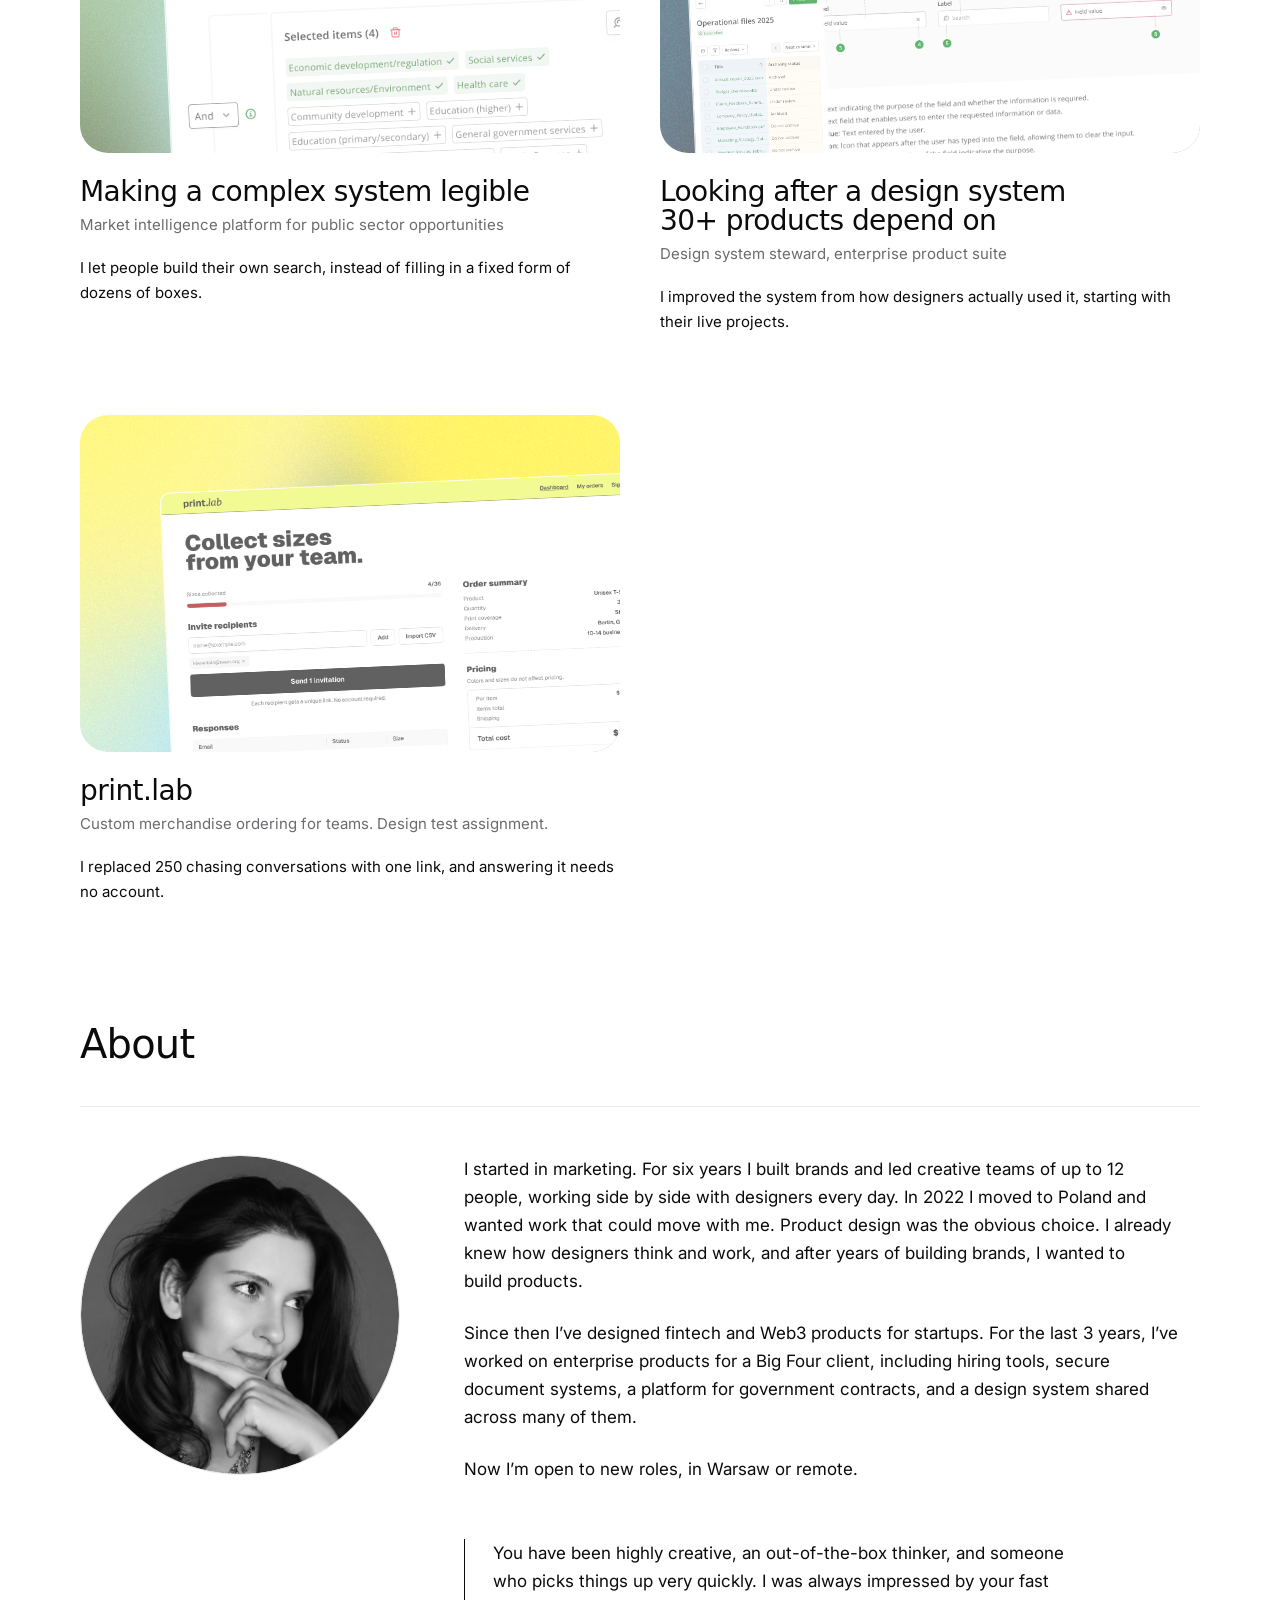
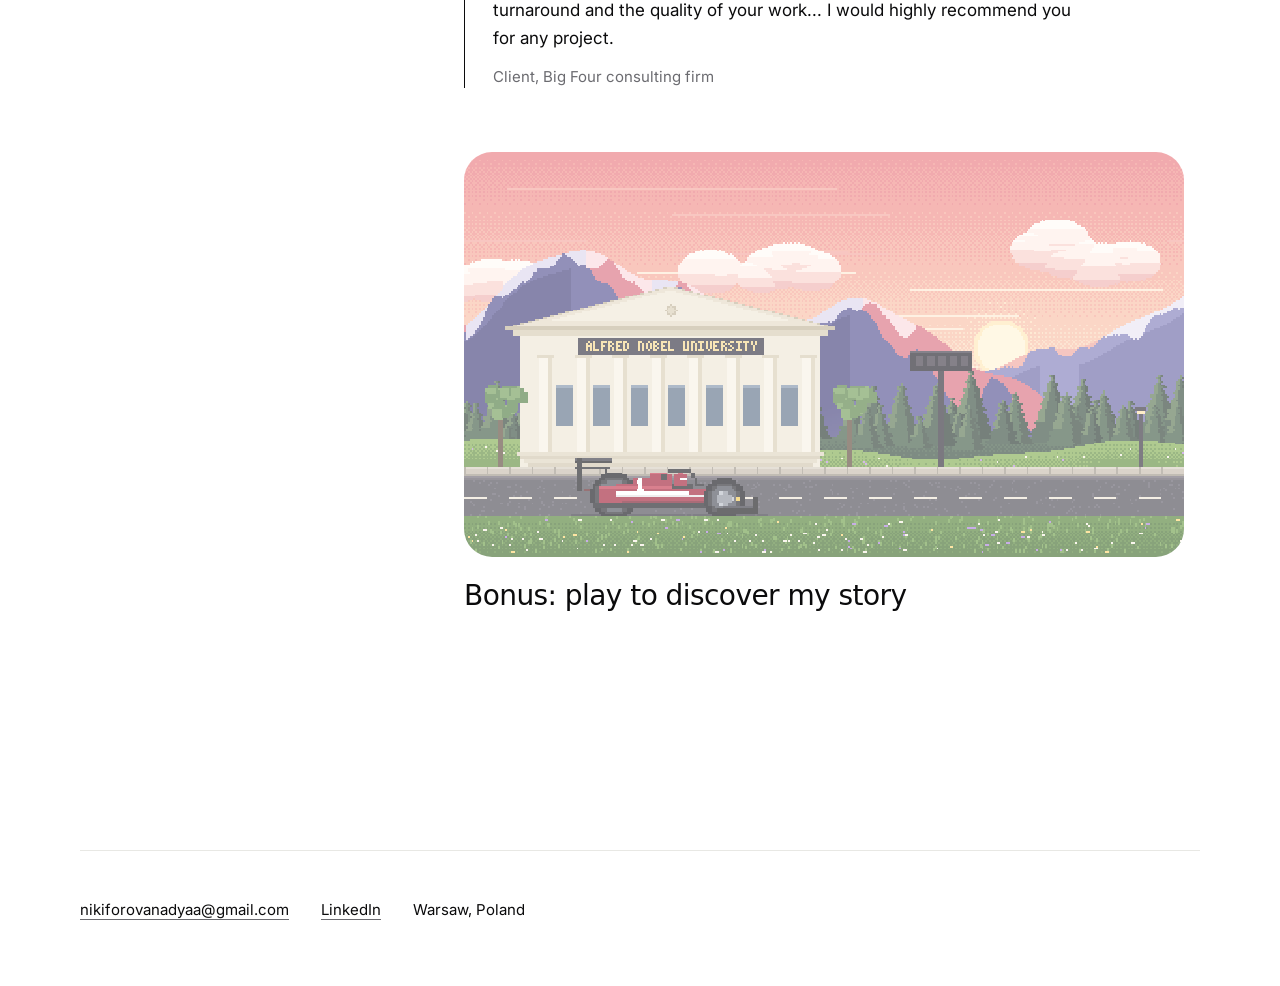
==== commit 2f2b57d4: "Add the story game as a bonus card under About A "Bonus: play to discover my story" card under the c" ====
--- a/index.html
+++ b/index.html
@@ -124,12 +124,20 @@
         <div class="about__prose">
           <p>I started in marketing. For six years I built brands and led creative teams of up to 12 people, working side by side with designers every day. In 2022 I moved to Poland and wanted work that could move with me. Product design was the obvious choice. I already knew how designers think and work, and after years of building brands, I wanted to build products.</p>
           <p>Since then I’ve designed fintech and Web3 products for startups. For the last 3 years, I’ve worked on enterprise products for a Big Four client, including hiring tools, secure document systems, a platform for government contracts, and a design system shared across many of them.</p>
-          <p>Marketing still shapes how I work. I think about the business goal as much as the people using the product, and I’m comfortable presenting and explaining my decisions to stakeholders. I design in Figma and use AI every day, at work and in my own projects.</p>
+          <p>Now I’m open to new roles, in Warsaw or remote.</p>
 
           <blockquote class="quote">
             <p>You have been highly creative, an out-of-the-box thinker, and someone who picks things up very quickly. I was always impressed by your fast turnaround and the quality of your work... I would highly recommend you for any project.</p>
             <footer class="mono">Client, Big Four consulting firm</footer>
           </blockquote>
+
+          <!-- Bonus: the story game, presented like a piece of work -->
+          <article class="card card--story" data-pixel>
+            <div class="cover cover--image cover--story">
+              <img class="cover__img" src="images/story-cover.png" alt="The first scene of the game in pixel art: a red race car parked in front of Alfred Nobel University, with mountains at sunset behind it.">
+            </div>
+            <h3 class="card__title"><a href="story/drive.html" data-story>Bonus: play to discover my story</a></h3>
+          </article>
         </div>
         <div class="about__portrait">
           <img src="images/portrait.png" alt="Nadiia Nikiforova">
@@ -149,5 +157,7 @@
 
 </div>
 
+<script src="pixel-hover.js" defer></script>
+<script src="story-stage.js" defer></script>
 </body>
 </html>
--- a/styles.css
+++ b/styles.css
@@ -1332,10 +1332,12 @@
   }
 
   .about__portrait,
-  .about__prose {
-    grid-column: 1;
-    grid-row: auto;
-  }
+  .about__prose { grid-column: 1; }
+
+  /* The portrait comes first, right under the heading, instead of after all
+     the text. The source keeps prose first, for screen readers. */
+  .about__portrait { grid-row: 1; }
+  .about__prose { grid-row: 2; }
 
   .about__portrait { max-width: 300px; }
 }
@@ -1393,3 +1395,107 @@
   .next-project:hover .next-project__shot { transform: rotate(-2.5deg); }
   .next-project:hover .next-project__arrow { transform: none; }
 }
+
+/* --------------------------------------------------------------------------
+   Bonus: the story game
+   A card under the About quote opens the pixel-art game over the page
+   (story-stage.js). Its cover has the pixel hover (pixel-hover.js).
+   -------------------------------------------------------------------------- */
+
+/* With the pixels on, the cover stays put: no lift, just the colour and the
+   shadow. The script adds .card--pixel only where the effect runs, so touch
+   screens and reduced motion keep the live hover, lift included. */
+.card--pixel:hover .cover,
+.card--pixel:focus-within .cover {
+  transform: none;
+}
+
+/* Pixel layer over the cover, larger than it on every side so pixels can fly
+   past the card's edges. Its box is set from the script. It fades with the
+   cover so the two never come apart, and never catches the pointer, so the
+   card link still works. */
+.cover__pixels {
+  position: absolute;
+  z-index: 1;
+  pointer-events: none;
+  opacity: 0.62;
+  transition: opacity var(--dur) var(--ease);
+}
+
+.card:hover .cover__pixels,
+.card:focus-within .cover__pixels {
+  opacity: 1;
+}
+
+/* Presented like a piece of work: a case card in every way (radius, veil,
+   shadow, title), so the pixel art reads as content in a frame rather than a
+   clash with the page. It sits in the About prose column, under the quote,
+   at the same width as a case card. */
+.about .card--story {
+  grid-column: auto;
+  margin-top: 40px;
+}
+
+/* The game's own shape, 16:9, and its pixels kept hard at any size. */
+.cover--story { aspect-ratio: 16 / 9; }
+.cover--story .cover__img { image-rendering: pixelated; }
+
+/* The stage the game opens on: over the whole page, in the game's own dark,
+   so the game frame sits on it seamlessly. A slim bar on top holds the close
+   button, so it never sits on the game's own controls. */
+.story-stage {
+  position: fixed;
+  inset: 0;
+  z-index: 100;
+  display: flex;
+  flex-direction: column;
+  background: #0E0C14;
+  animation: story-in var(--dur) var(--ease);
+}
+
+.story-stage__bar {
+  display: flex;
+  justify-content: flex-end;
+  padding: 12px 16px 4px;
+}
+
+.story-stage__game {
+  display: block;
+  flex: 1;
+  width: 100%;
+  border: 0;
+  transition: opacity var(--dur) var(--ease);
+}
+
+/* Hidden while it loads, so the game's title screen never flashes up. */
+.story-stage__game.is-loading { opacity: 0; }
+
+.story-stage__close {
+  display: flex;
+  align-items: center;
+  gap: 8px;
+  min-height: 44px;
+  padding: 0 16px;
+  border: 1px solid rgba(255, 255, 255, 0.28);
+  border-radius: var(--radius-pill);
+  background: rgba(14, 12, 20, 0.6);
+  color: #fff;
+  font: inherit;
+  font-size: var(--size-small);
+  cursor: pointer;
+  transition: border-color 180ms var(--ease);
+}
+
+.story-stage__close:hover,
+.story-stage__close:focus-visible { border-color: #fff; }
+
+/* No page scroll behind the stage. */
+html.is-playing { overflow: hidden; }
+
+@keyframes story-in {
+  from { opacity: 0; }
+}
+
+@media (prefers-reduced-motion: reduce) {
+  .story-stage { animation: none; }
+}
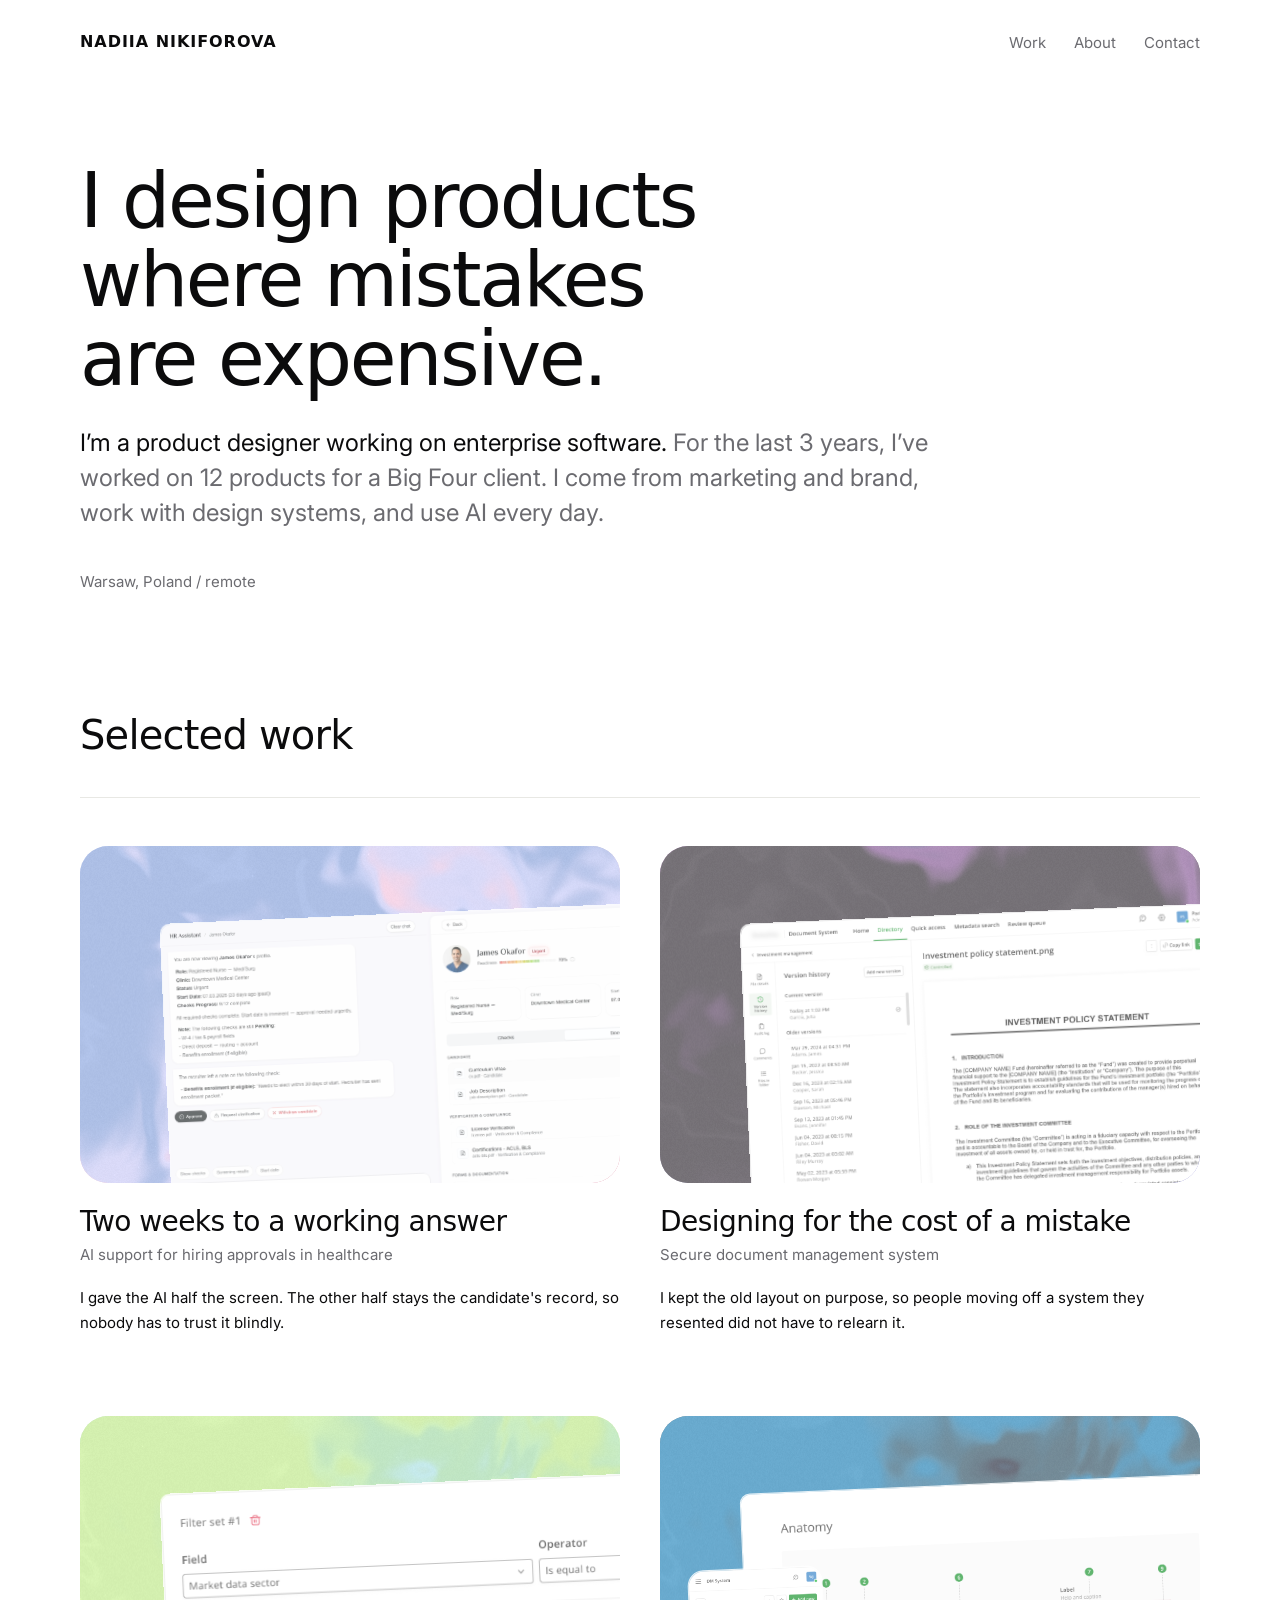
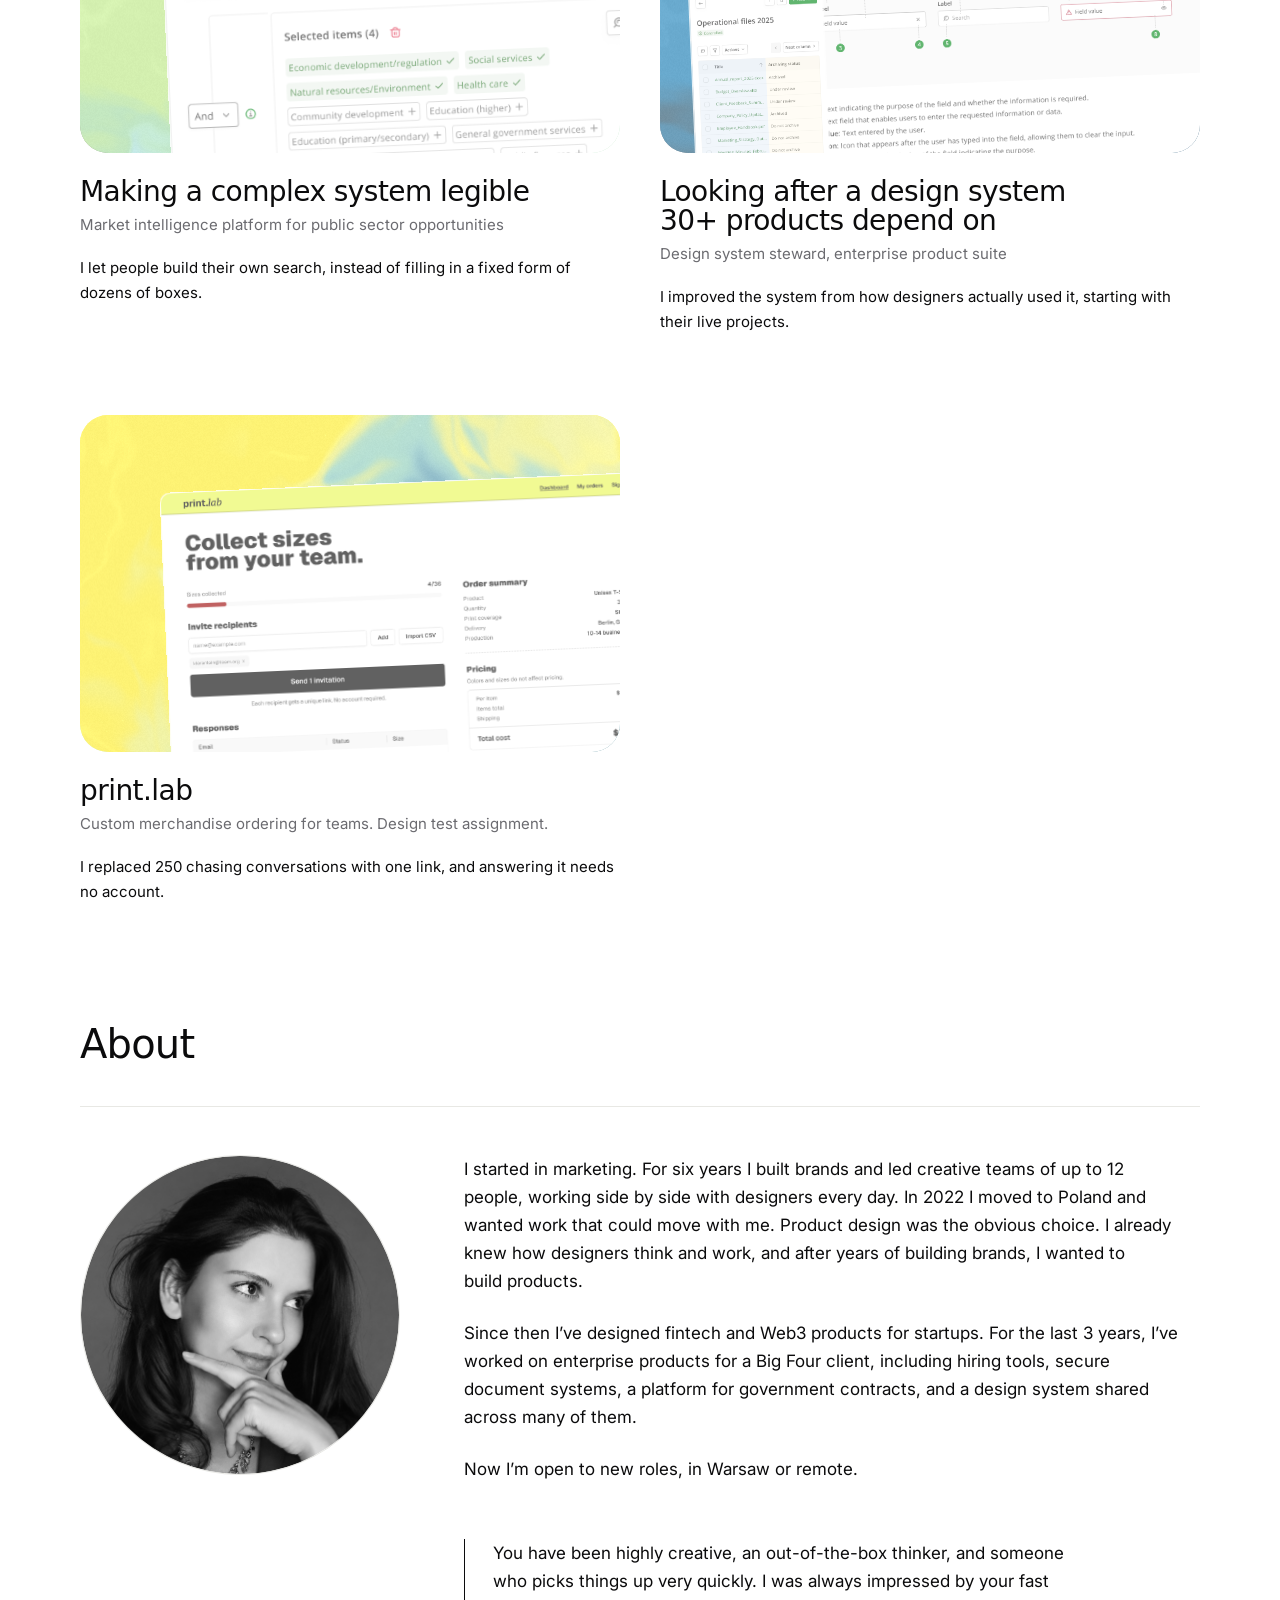
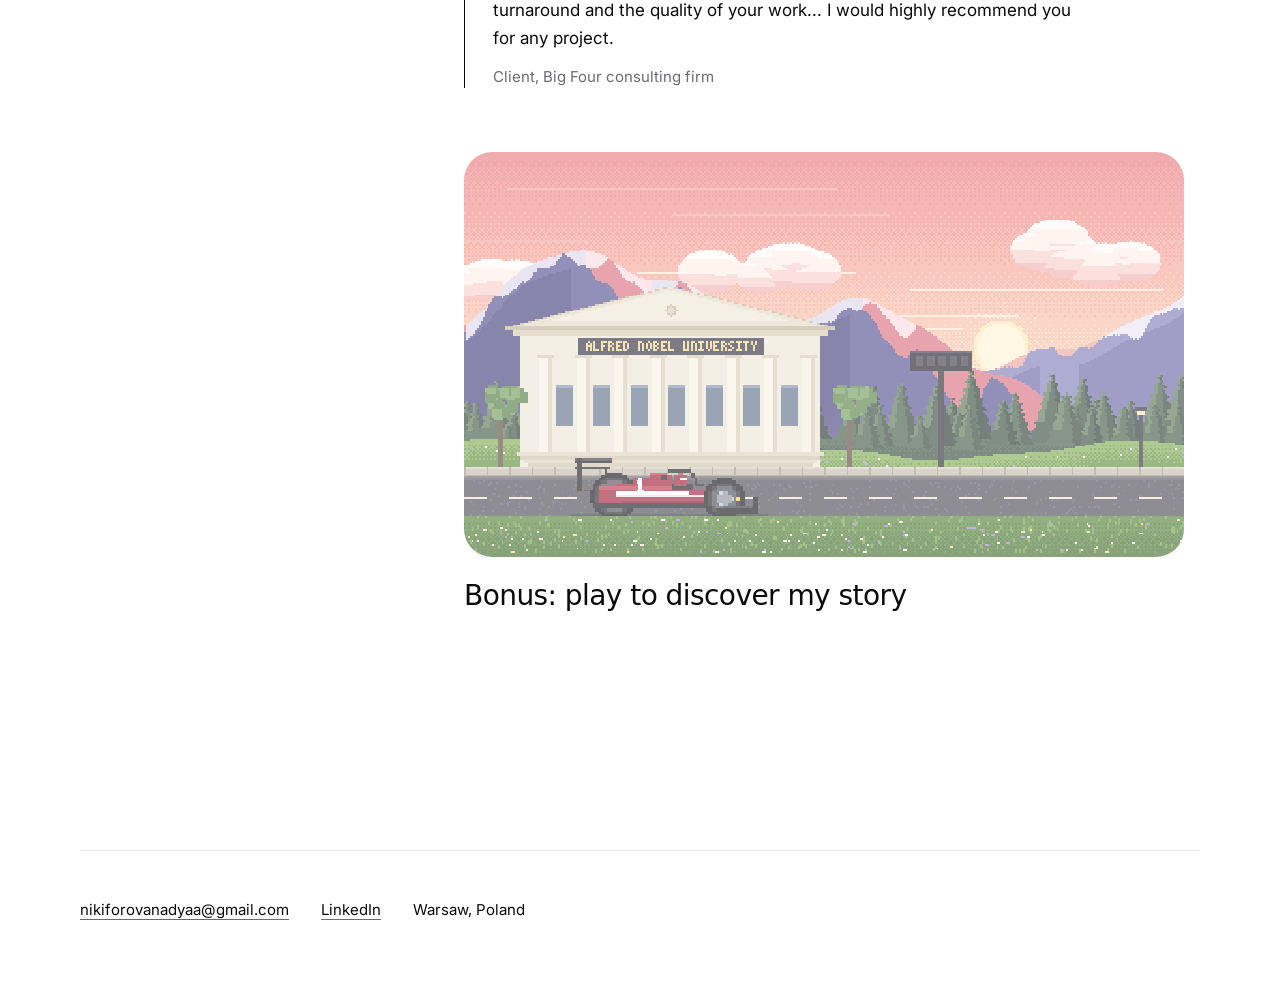
==== commit 98b898f7: "Draw the project gradients live as liquid Each case card and case study header now draws its gradien" ====
--- a/index.html
+++ b/index.html
@@ -49,7 +49,7 @@
 
       <div class="work-grid">
 
-        <article class="card card--a">
+        <article class="card card--a" data-liquid="#7B98D6 #C4C4F4 #F2BEDA #DB7F9C #F3E9FA">
           <div class="cover cover--image">
             <img class="cover__img" src="images/healthcare-card-cover.png" alt="Soft grainy gradient in pink, lilac and blue.">
             <div class="cover__inset cover__inset--image">
@@ -61,7 +61,7 @@
           <p class="card__decision">I gave the AI half the screen. The other half stays the candidate's record, so nobody has to trust it blindly.</p>
         </article>
 
-        <article class="card card--b">
+        <article class="card card--b" data-liquid="#221B24 #7A4A8A #3B3F63 #7083CC #C27BE0">
           <div class="cover cover--image cover--documents">
             <img class="cover__img" src="images/documents-card-cover.png" alt="Soft grainy gradient in violet, near-black and cornflower blue.">
             <div class="cover__inset cover__inset--image">
@@ -73,7 +73,7 @@
           <p class="card__decision">I kept the old layout on purpose, so people moving off a system they resented did not have to relearn it.</p>
         </article>
 
-        <article class="card card--c">
+        <article class="card card--c" data-liquid="#B9E67F #9AD6A0 #A4DEE0 #84B085 #E6F4E0">
           <div class="cover cover--image">
             <img class="cover__img" src="images/govtech-card-cover.png" alt="Soft grainy gradient in lime, green and pale blue.">
             <div class="cover__inset cover__inset--image">
@@ -85,7 +85,7 @@
           <p class="card__decision">I let people build their own search, instead of filling in a fixed form of dozens of boxes.</p>
         </article>
 
-        <article class="card card--d">
+        <article class="card card--d" data-liquid="#0E76B0 #1F4458 #131A2E #124F7A #2C9BD6">
           <div class="cover cover--image">
             <img class="cover__img" src="images/designsystem-card-cover.png" alt="Soft grainy gradient in pale blue.">
             <div class="cover__inset cover__inset--image">
@@ -100,7 +100,7 @@
           <p class="card__decision">I improved the system from how designers actually used it, starting with their live projects.</p>
         </article>
 
-        <article class="card card--e">
+        <article class="card card--e" data-liquid="#FDEB1F #E9EC70 #8CCDB8 #3F86A8 #FFF9B0">
           <div class="cover cover--image">
             <img class="cover__img" src="images/printlab-card-cover.png" alt="Soft grainy gradient in yellow, green and blue.">
             <div class="cover__inset cover__inset--image">
@@ -157,6 +157,7 @@
 
 </div>
 
+<script src="liquid.js" defer></script>
 <script src="pixel-hover.js" defer></script>
 <script src="story-stage.js" defer></script>
 </body>
--- a/styles.css
+++ b/styles.css
@@ -598,7 +598,7 @@
 .case-hero--printlab   { background-image: var(--grad-printlab); }
 
 /* Text stays clear of the screenshot */
-.case-hero > *:not(.case-hero__shot):not(.case-hero__bg) {
+.case-hero > *:not(.case-hero__shot):not(.case-hero__bg):not(.liquid) {
   position: relative;
   z-index: 2;
   max-width: 54%;
@@ -676,7 +676,7 @@
 
 /* Type keeps to the painting's empty left field. Same :not() shape as the
    base rule so source order decides, not specificity. */
-.case-hero--art > *:not(.case-hero__shot):not(.case-hero__bg) { max-width: 46%; }
+.case-hero--art > *:not(.case-hero__shot):not(.case-hero__bg):not(.liquid) { max-width: 46%; }
 
 .case-hero__shot {
   position: absolute;
@@ -1229,7 +1229,7 @@
     min-height: 0;
   }
 
-  .case-hero > *:not(.case-hero__shot):not(.case-hero__bg) { max-width: 100%; }
+  .case-hero > *:not(.case-hero__shot):not(.case-hero__bg):not(.liquid) { max-width: 100%; }
 
   .case-hero__shot {
     position: static;
@@ -1237,7 +1237,7 @@
     margin: 30px -8% 0 auto;
   }
 
-  .case-hero--art > *:not(.case-hero__shot):not(.case-hero__bg) { max-width: 100%; }
+  .case-hero--art > *:not(.case-hero__shot):not(.case-hero__bg):not(.liquid) { max-width: 100%; }
 
 
 }
@@ -1418,6 +1418,7 @@
   position: absolute;
   z-index: 1;
   pointer-events: none;
+  image-rendering: pixelated;   /* drawn at 1x, scaled up with hard edges */
   opacity: 0.62;
   transition: opacity var(--dur) var(--ease);
 }
@@ -1446,6 +1447,8 @@
 .story-stage {
   position: fixed;
   inset: 0;
+  height: 100vh;
+  height: 100dvh;   /* the visible screen, as Safari's toolbar comes and goes */
   z-index: 100;
   display: flex;
   flex-direction: column;
@@ -1457,6 +1460,25 @@
   display: flex;
   justify-content: flex-end;
   padding: 12px 16px 4px;
+  padding-top: max(12px, env(safe-area-inset-top));
+  padding-right: max(16px, env(safe-area-inset-right));
+}
+
+/* A phone held sideways has no height to spare: the close button floats
+   in the dark corner beside the game, as an icon only, and the game gets
+   the whole screen. */
+@media (orientation: landscape) and (max-height: 500px) {
+  .story-stage__bar {
+    position: absolute;
+    top: 0;
+    right: 0;
+    z-index: 1;
+    padding: 8px;
+    padding-right: max(8px, env(safe-area-inset-right));
+  }
+
+  .story-stage__close { padding: 0; width: 44px; justify-content: center; }
+  .story-stage__label { display: none; }
 }
 
 .story-stage__game {
@@ -1489,8 +1511,10 @@
 .story-stage__close:hover,
 .story-stage__close:focus-visible { border-color: #fff; }
 
-/* No page scroll behind the stage. */
-html.is-playing { overflow: hidden; }
+/* No page scroll behind the stage, and nothing of the page showing through
+   under Safari's see-through toolbar. */
+html.is-playing { overflow: hidden; background: #0E0C14; }
+html.is-playing body > :not(.story-stage) { visibility: hidden; }
 
 @keyframes story-in {
   from { opacity: 0; }
@@ -1499,3 +1523,21 @@
 @media (prefers-reduced-motion: reduce) {
   .story-stage { animation: none; }
 }
+
+
+/* --------------------------------------------------------------------------
+   Liquid gradients (liquid.js)
+   The project's gradient drawn live: over the gradient image, which stays
+   as the fallback, and under the screenshots, the scrim and the type.
+   -------------------------------------------------------------------------- */
+
+.liquid {
+  position: absolute;
+  inset: 0;
+  width: 100%;
+  height: 100%;
+  pointer-events: none;
+}
+
+.cover > .liquid { z-index: 1; }
+.case-hero > .liquid { z-index: 0; }
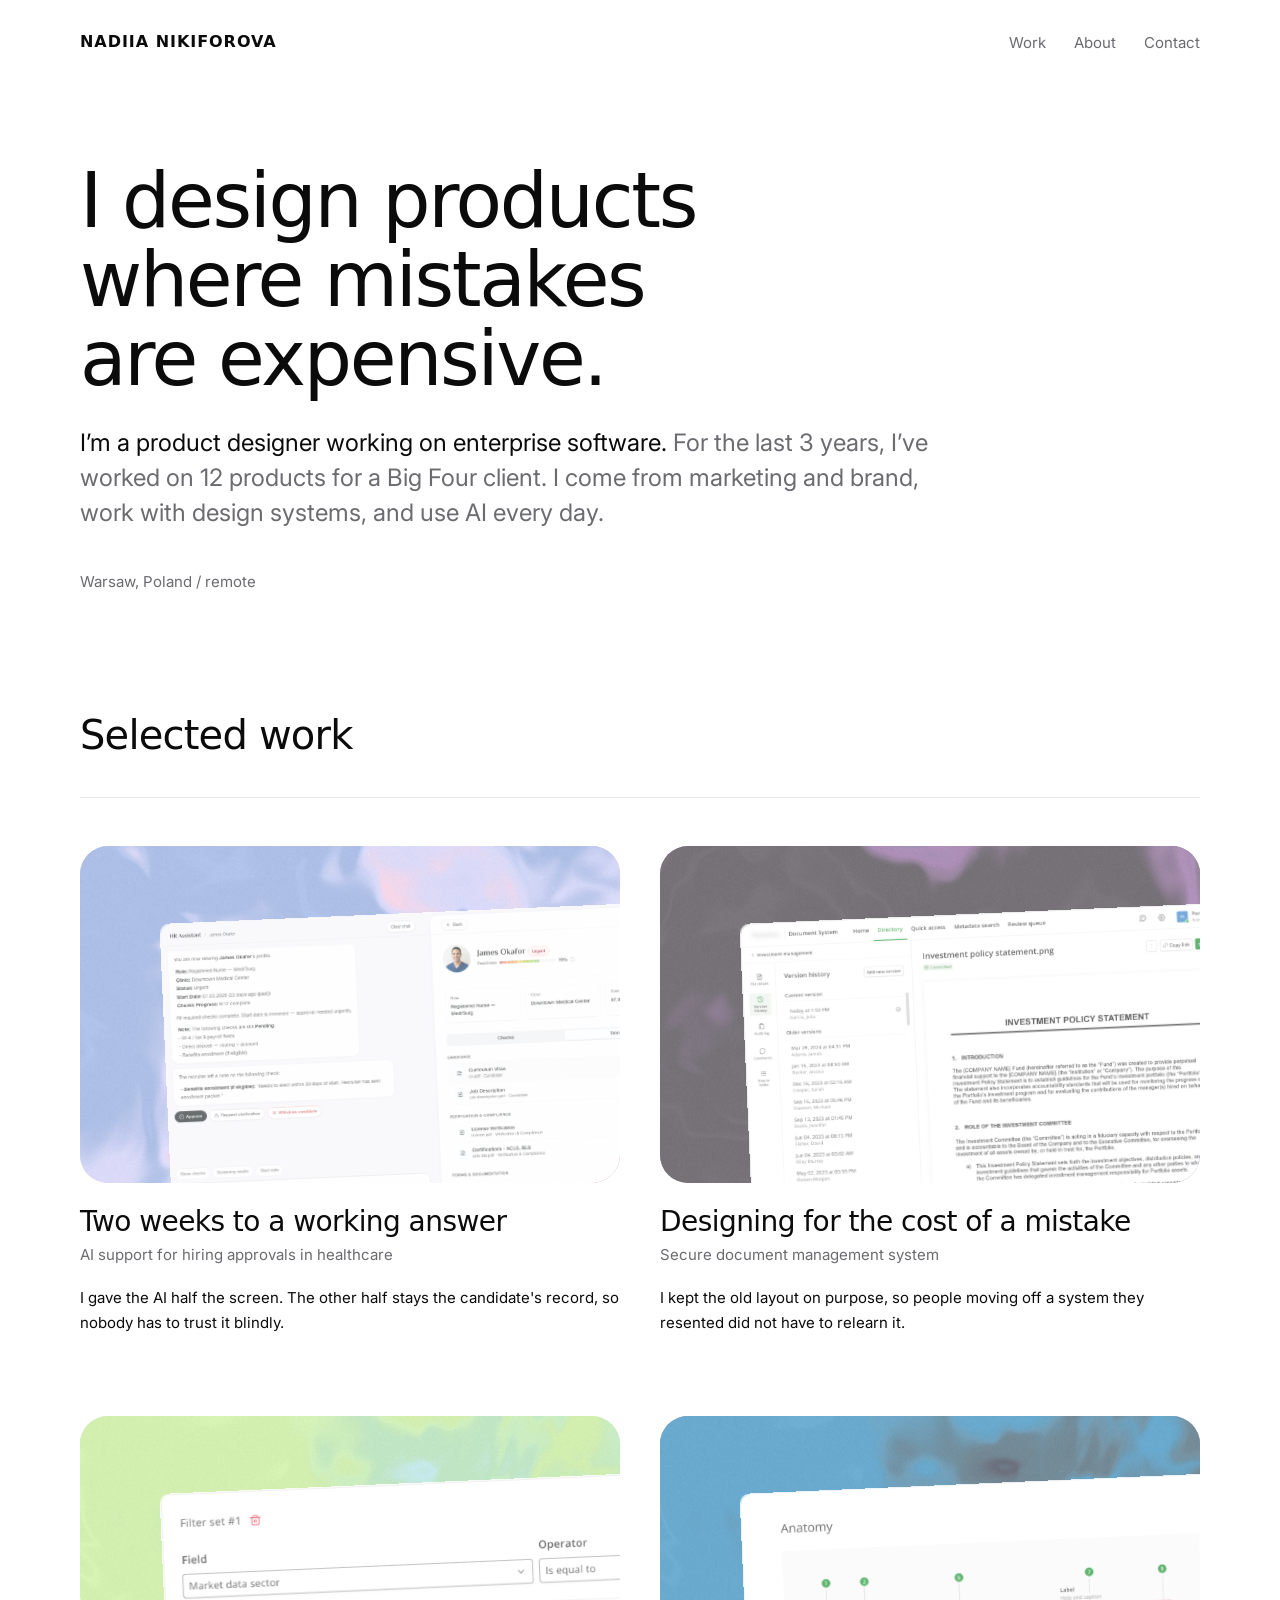
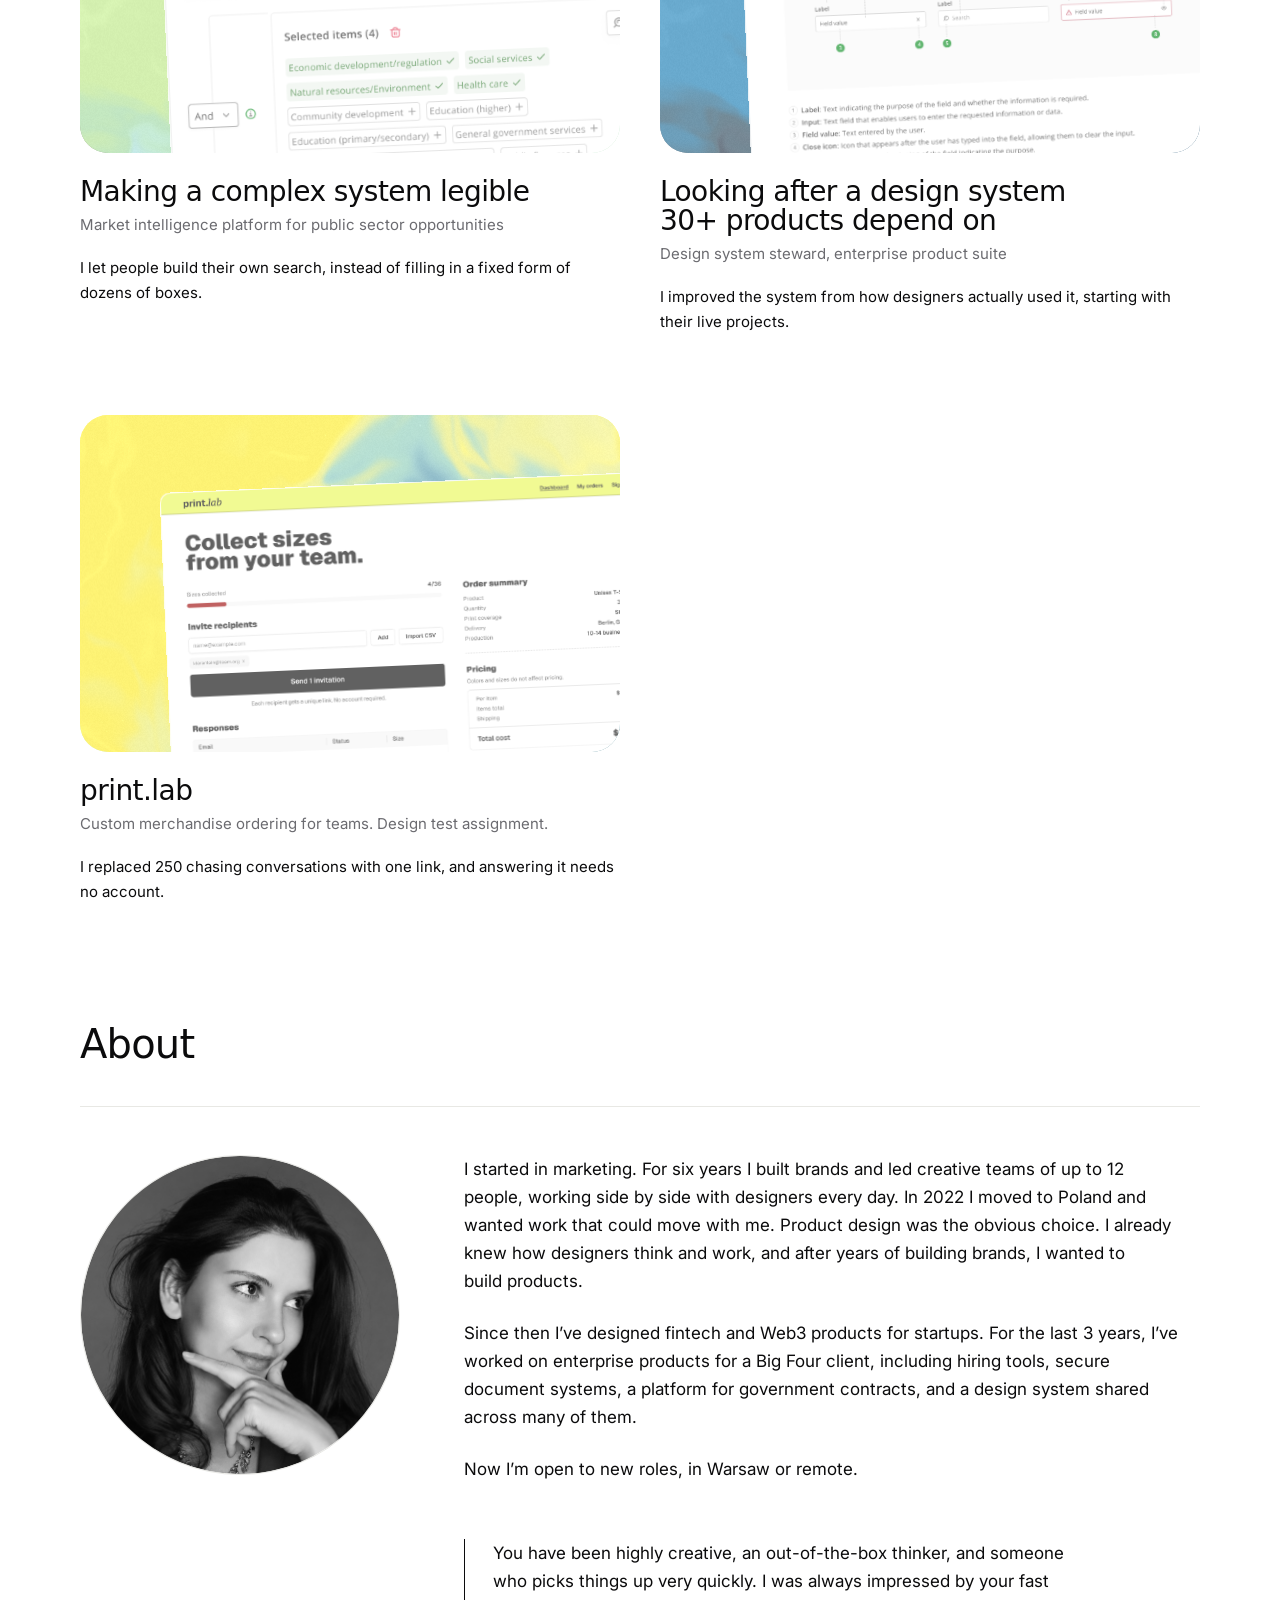
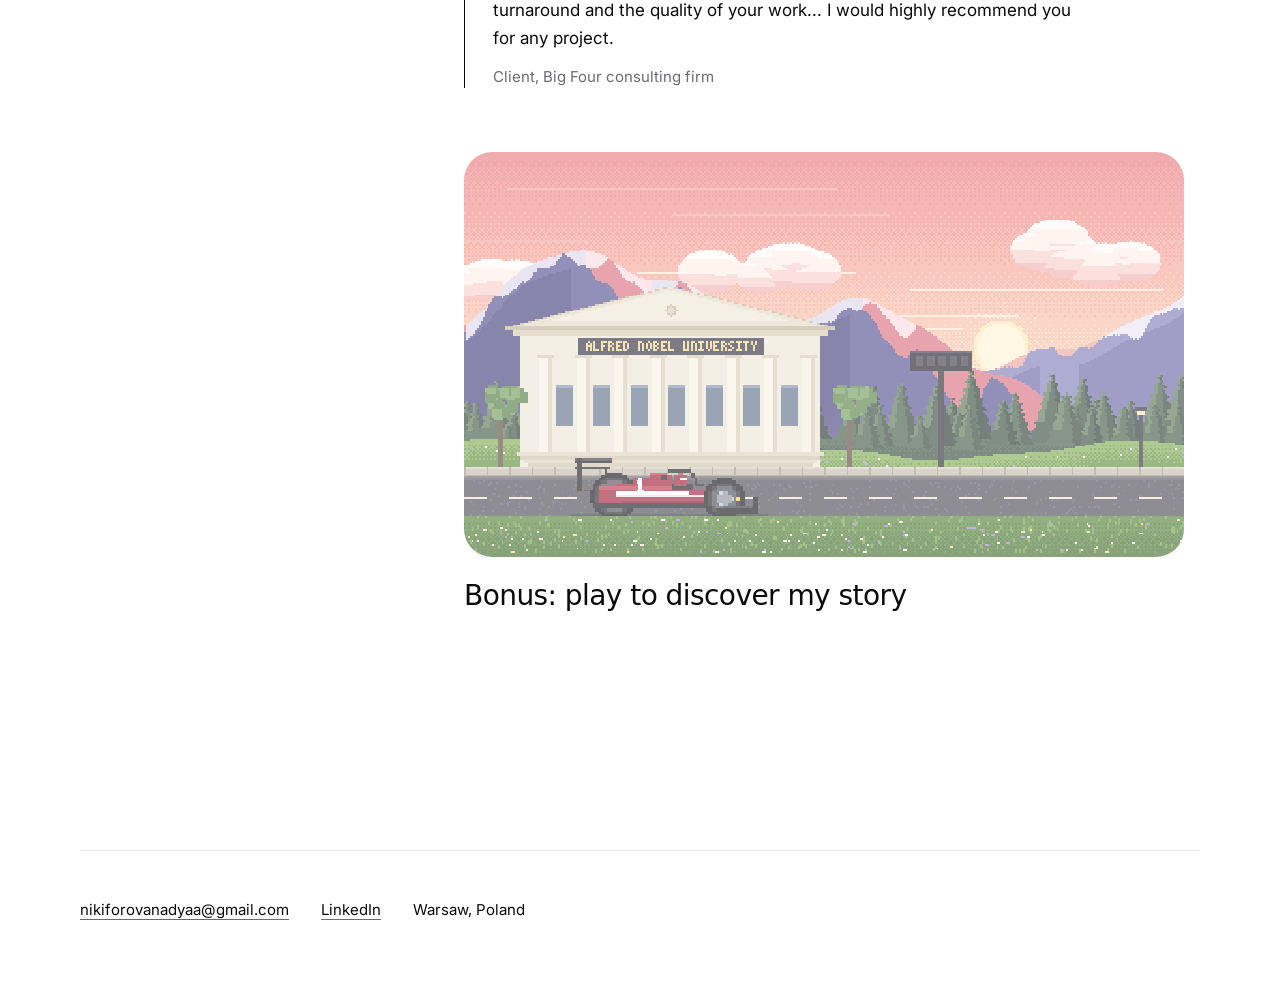
==== commit 80a74720: "Match header screenshots to the cards; drop the design system phone shot Case study header screensho" ====
--- a/index.html
+++ b/index.html
@@ -91,9 +91,6 @@
             <div class="cover__inset cover__inset--image">
               <img src="images/designsystem-anatomy.jpg" alt="A component anatomy guideline: input fields with nine numbered callouts and a legend defining each part.">
             </div>
-            <div class="cover__inset cover__inset--image cover__inset--phone">
-              <img src="images/designsystem-mobile-table.png" alt="The mobile data table: the Title column pinned on the left, Archiving status in the swappable second column, and a Next column control above it.">
-            </div>
           </div>
           <h3 class="card__title"><a href="work/design-system.html">Looking after a design system 30+ products depend on</a></h3>
           <p class="card__summary">Design system steward, enterprise product suite</p>
--- a/styles.css
+++ b/styles.css
@@ -696,6 +696,11 @@
 
 .case-hero__shot .mono { color: rgba(11, 11, 12, 0.42); }
 
+/* An image shot fills its frame edge to edge, like the screenshots on the
+   home-page cards. Repeated here, after the base rule, because the base
+   rule's padding would otherwise win and leave a see-through frame. */
+.case-hero__shot.case-hero__shot--image { padding: 0; }
+
 /* Portrait variant, defined after the base so it actually wins. */
 .case-hero__shot.case-hero__shot--phone {
   left: auto;
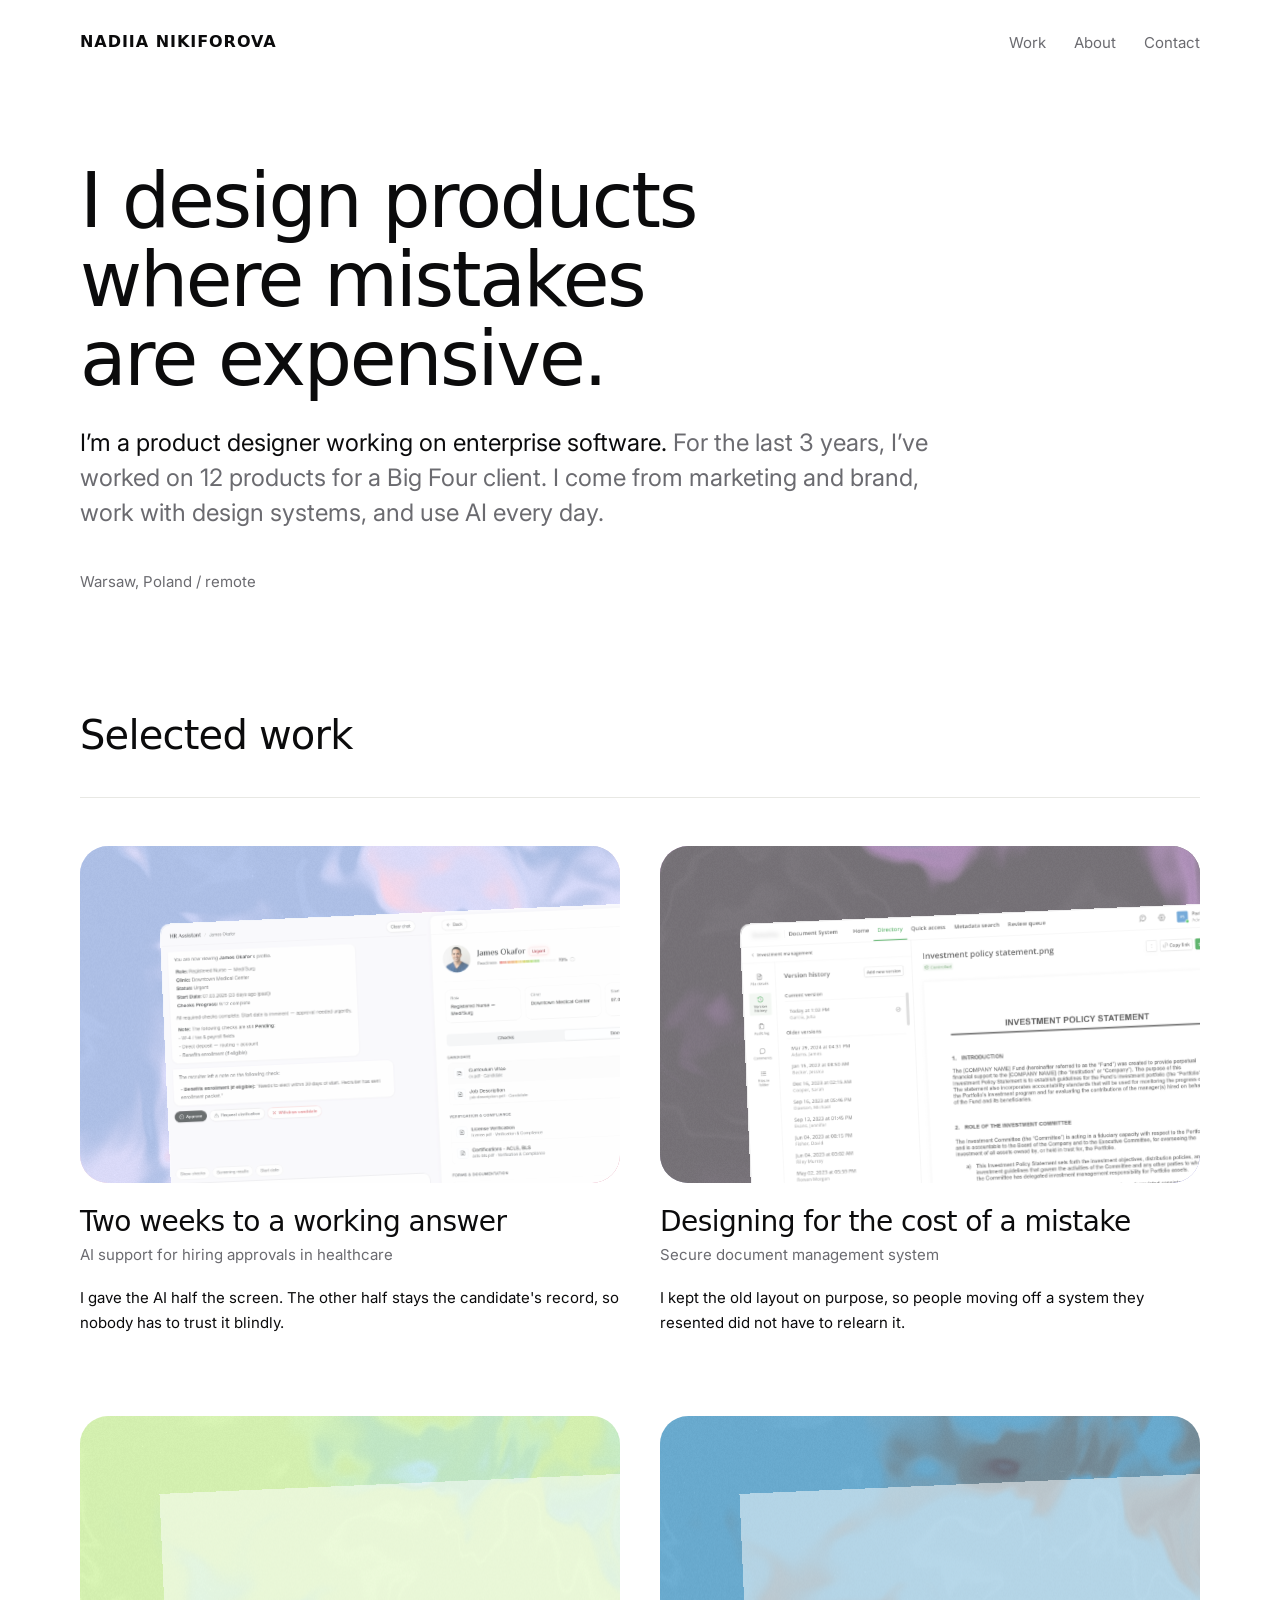
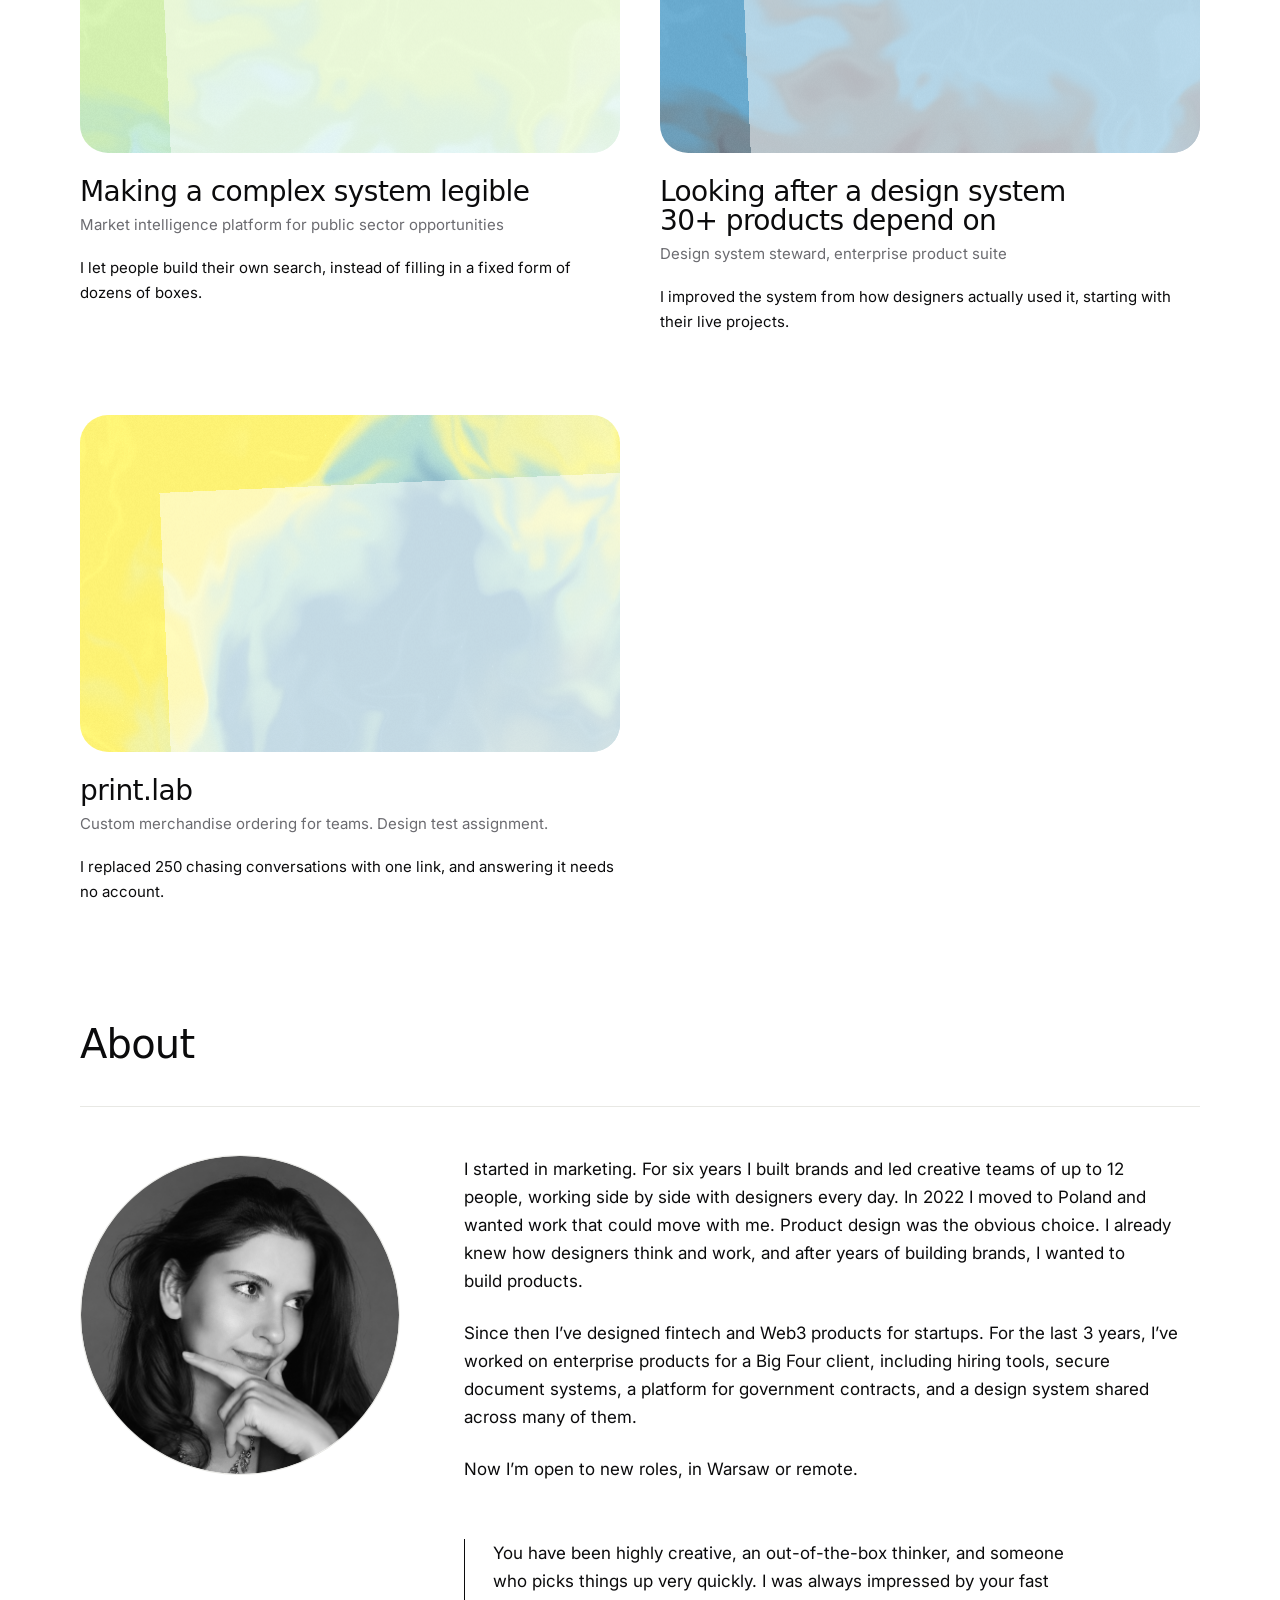
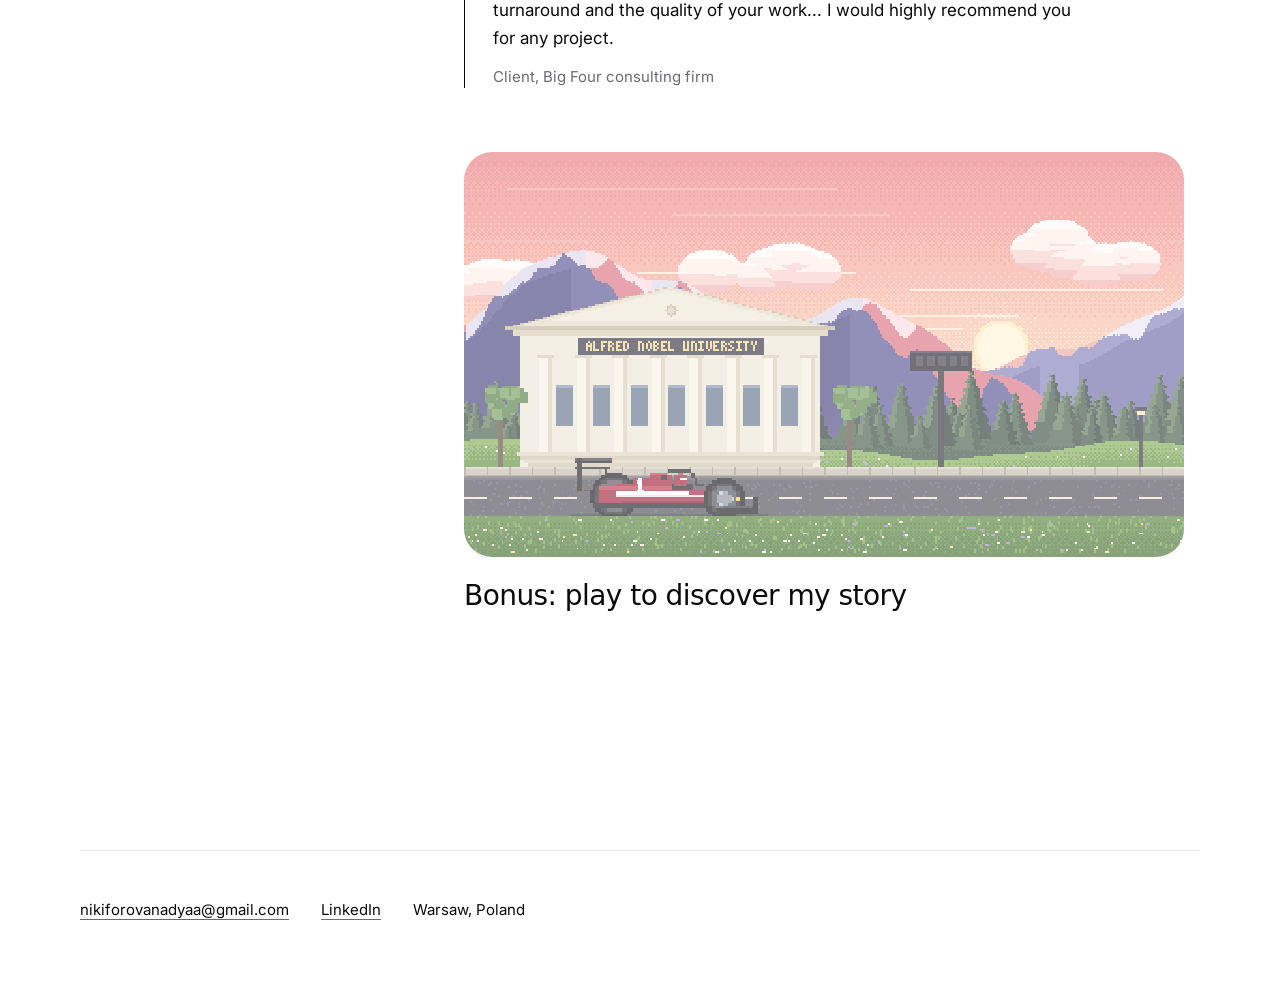
==== commit 65b0fbc2: "fv fv" ====
--- a/index.html
+++ b/index.html
@@ -154,7 +154,7 @@
 
 </div>
 
-<script src="liquid.js" defer></script>
+<script src="liquid-fluid.js" defer></script>
 <script src="pixel-hover.js" defer></script>
 <script src="story-stage.js" defer></script>
 </body>
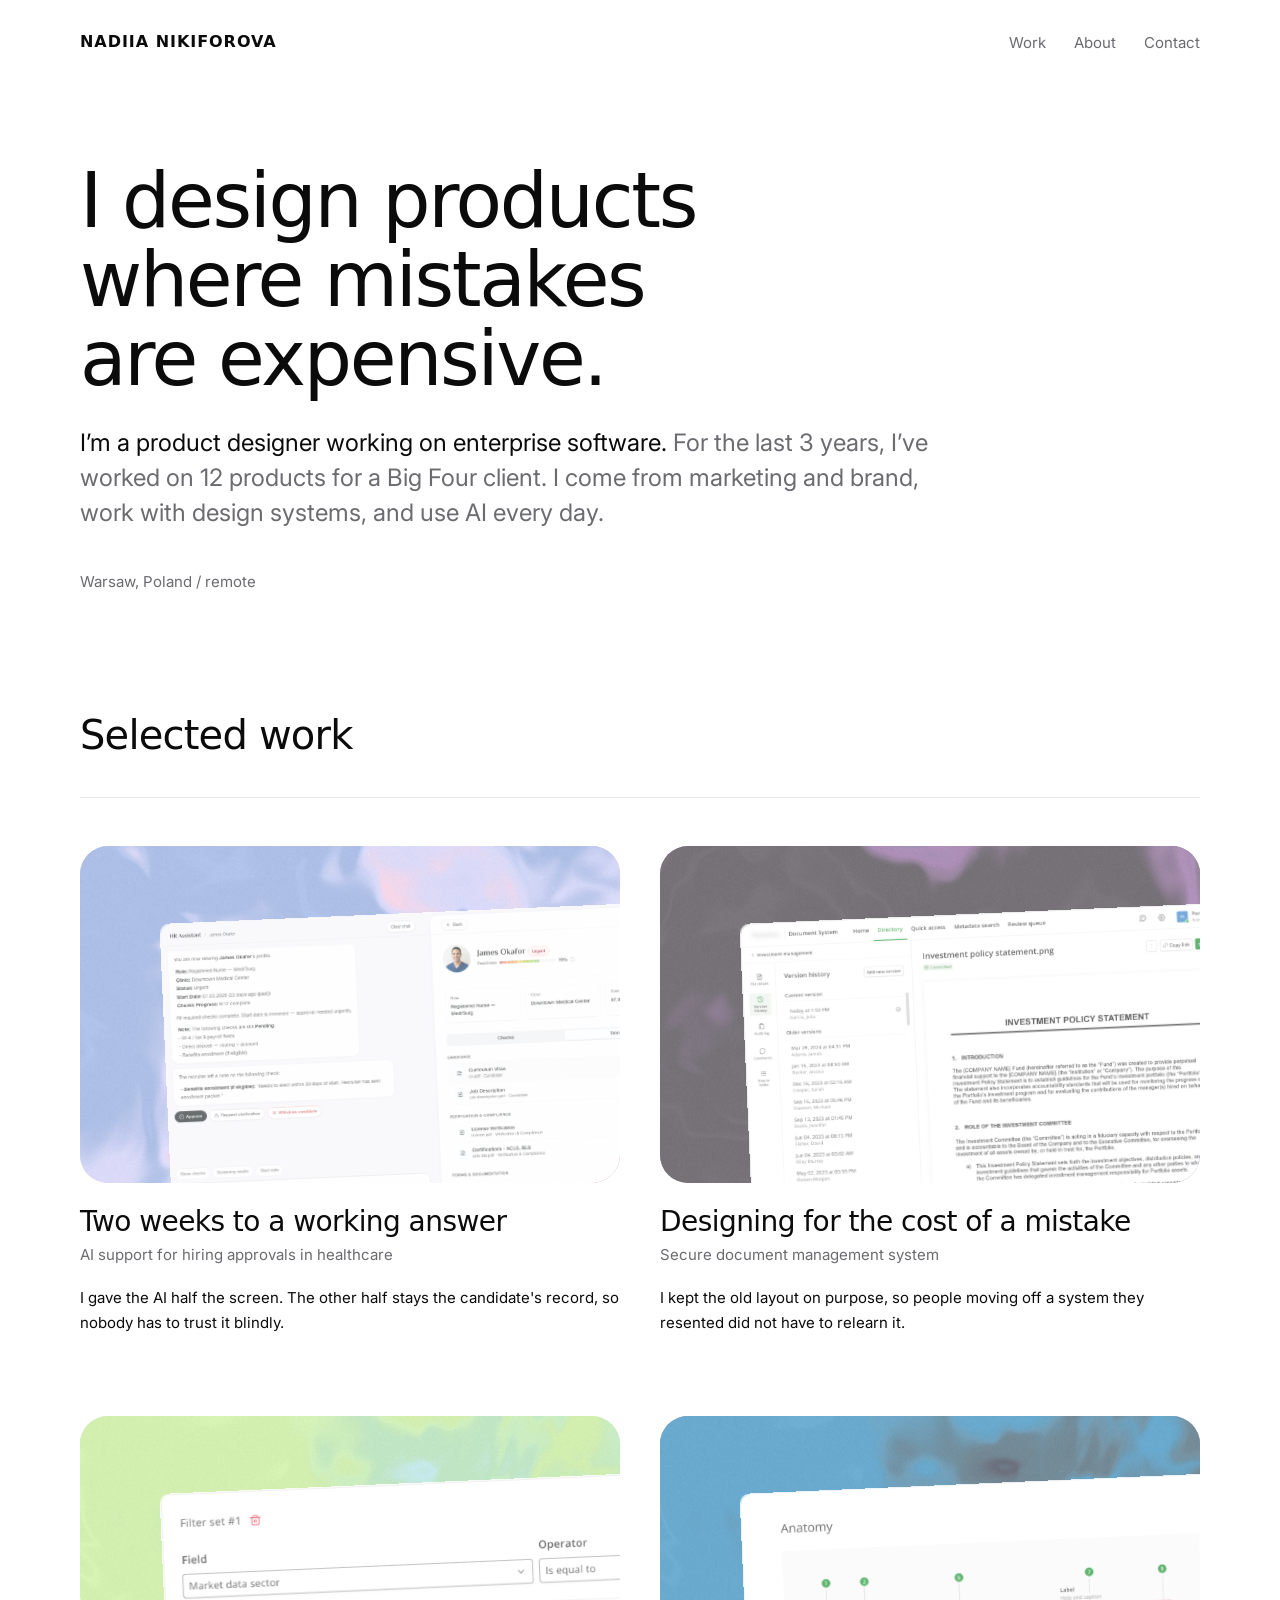
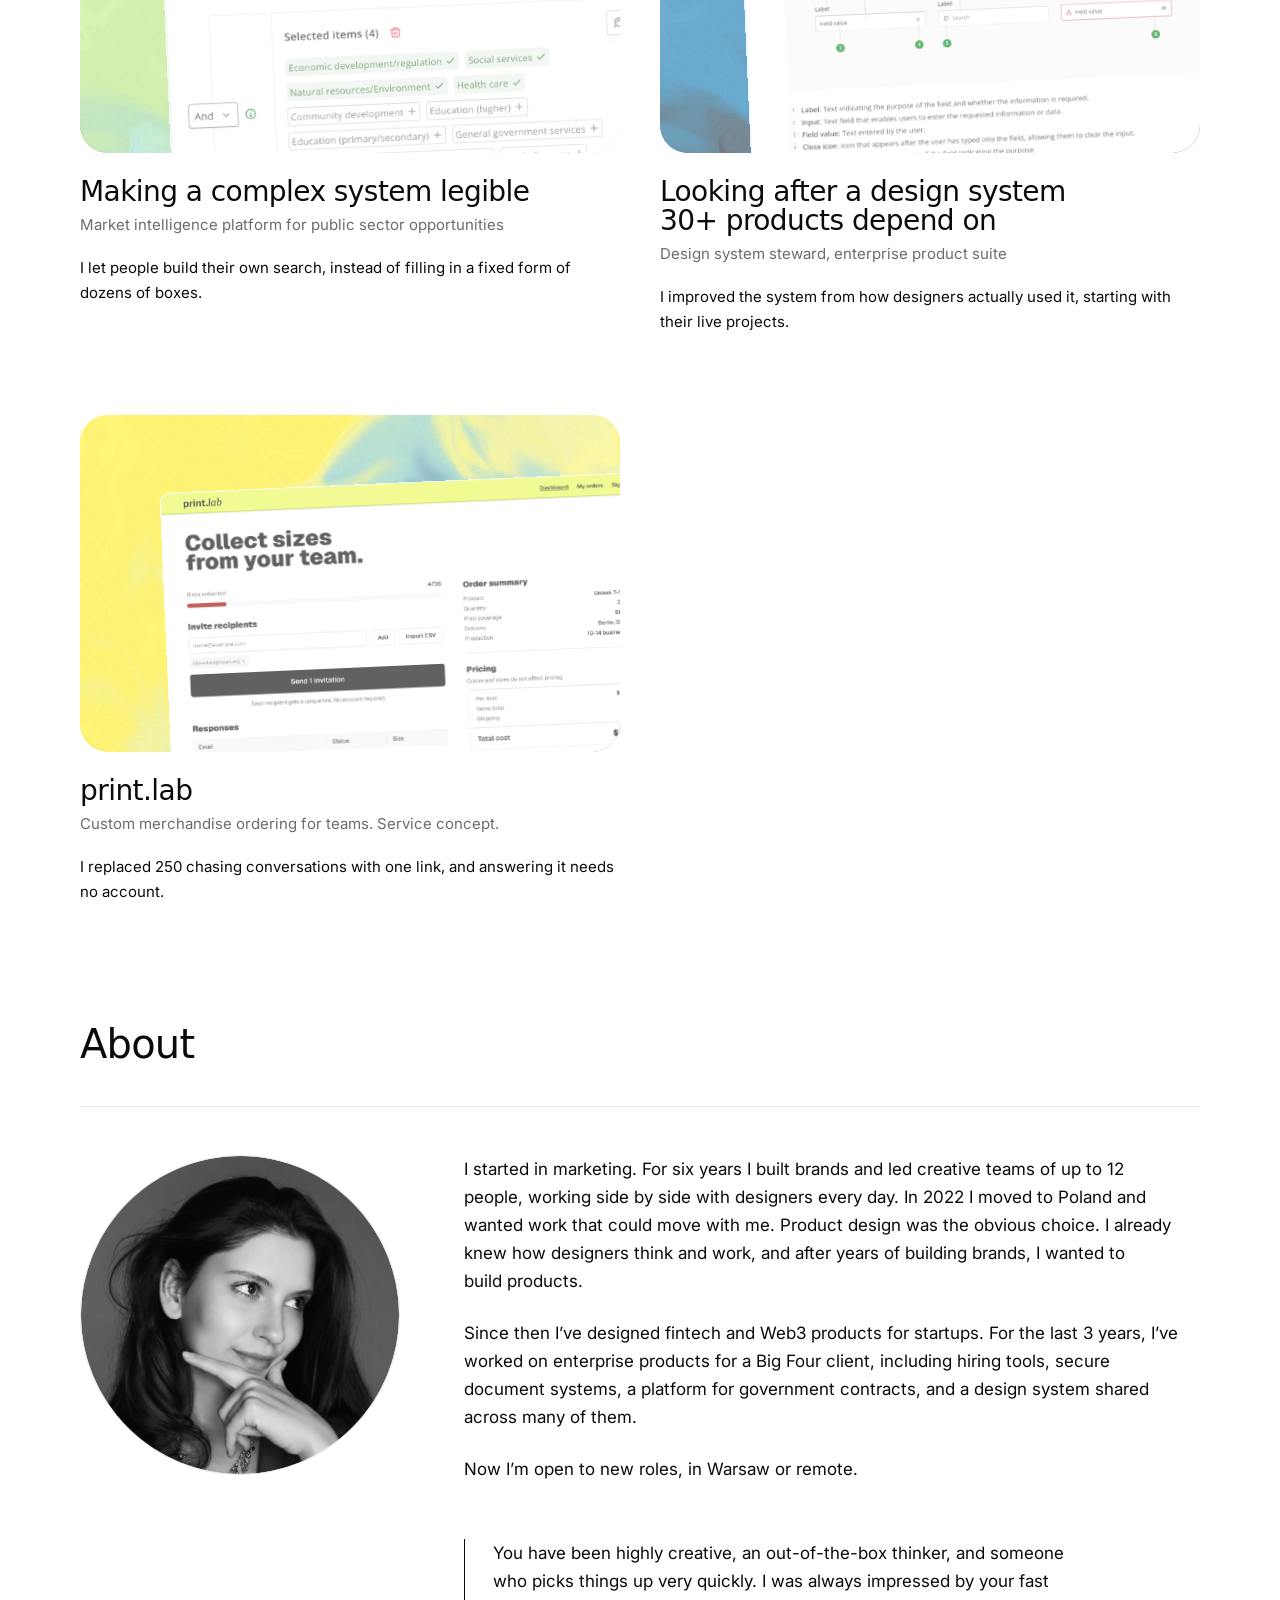
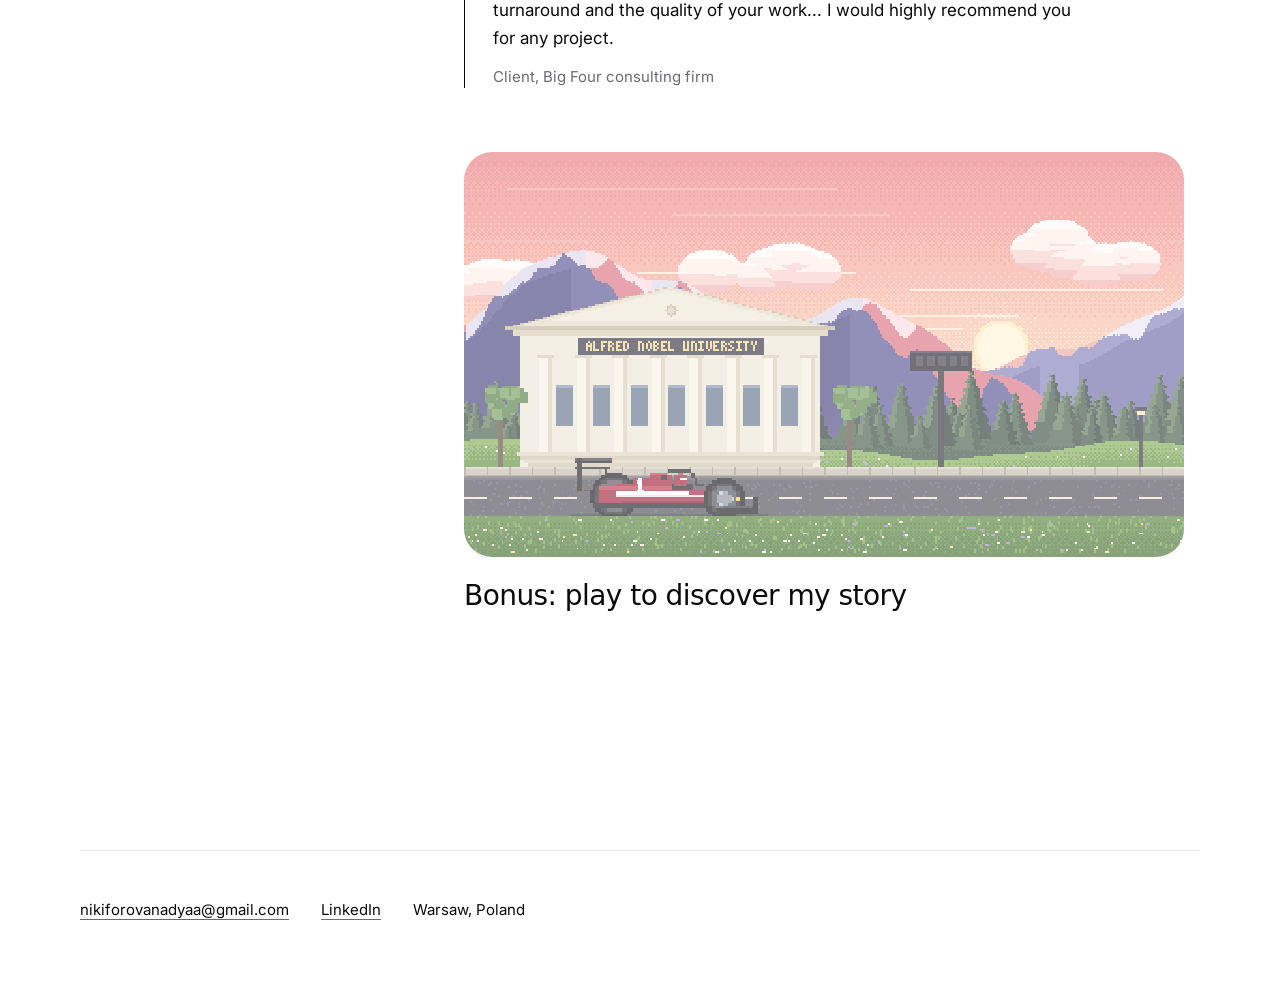
==== commit 6b1c8421: "1" ====
--- a/index.html
+++ b/index.html
@@ -105,7 +105,7 @@
             </div>
           </div>
           <h3 class="card__title"><a href="work/printlab.html">print.lab</a></h3>
-          <p class="card__summary">Custom merchandise ordering for teams. Design test assignment.</p>
+          <p class="card__summary">Custom merchandise ordering for teams. Service concept.</p>
           <p class="card__decision">I replaced 250 chasing conversations with one link, and answering it needs no account.</p>
         </article>
 
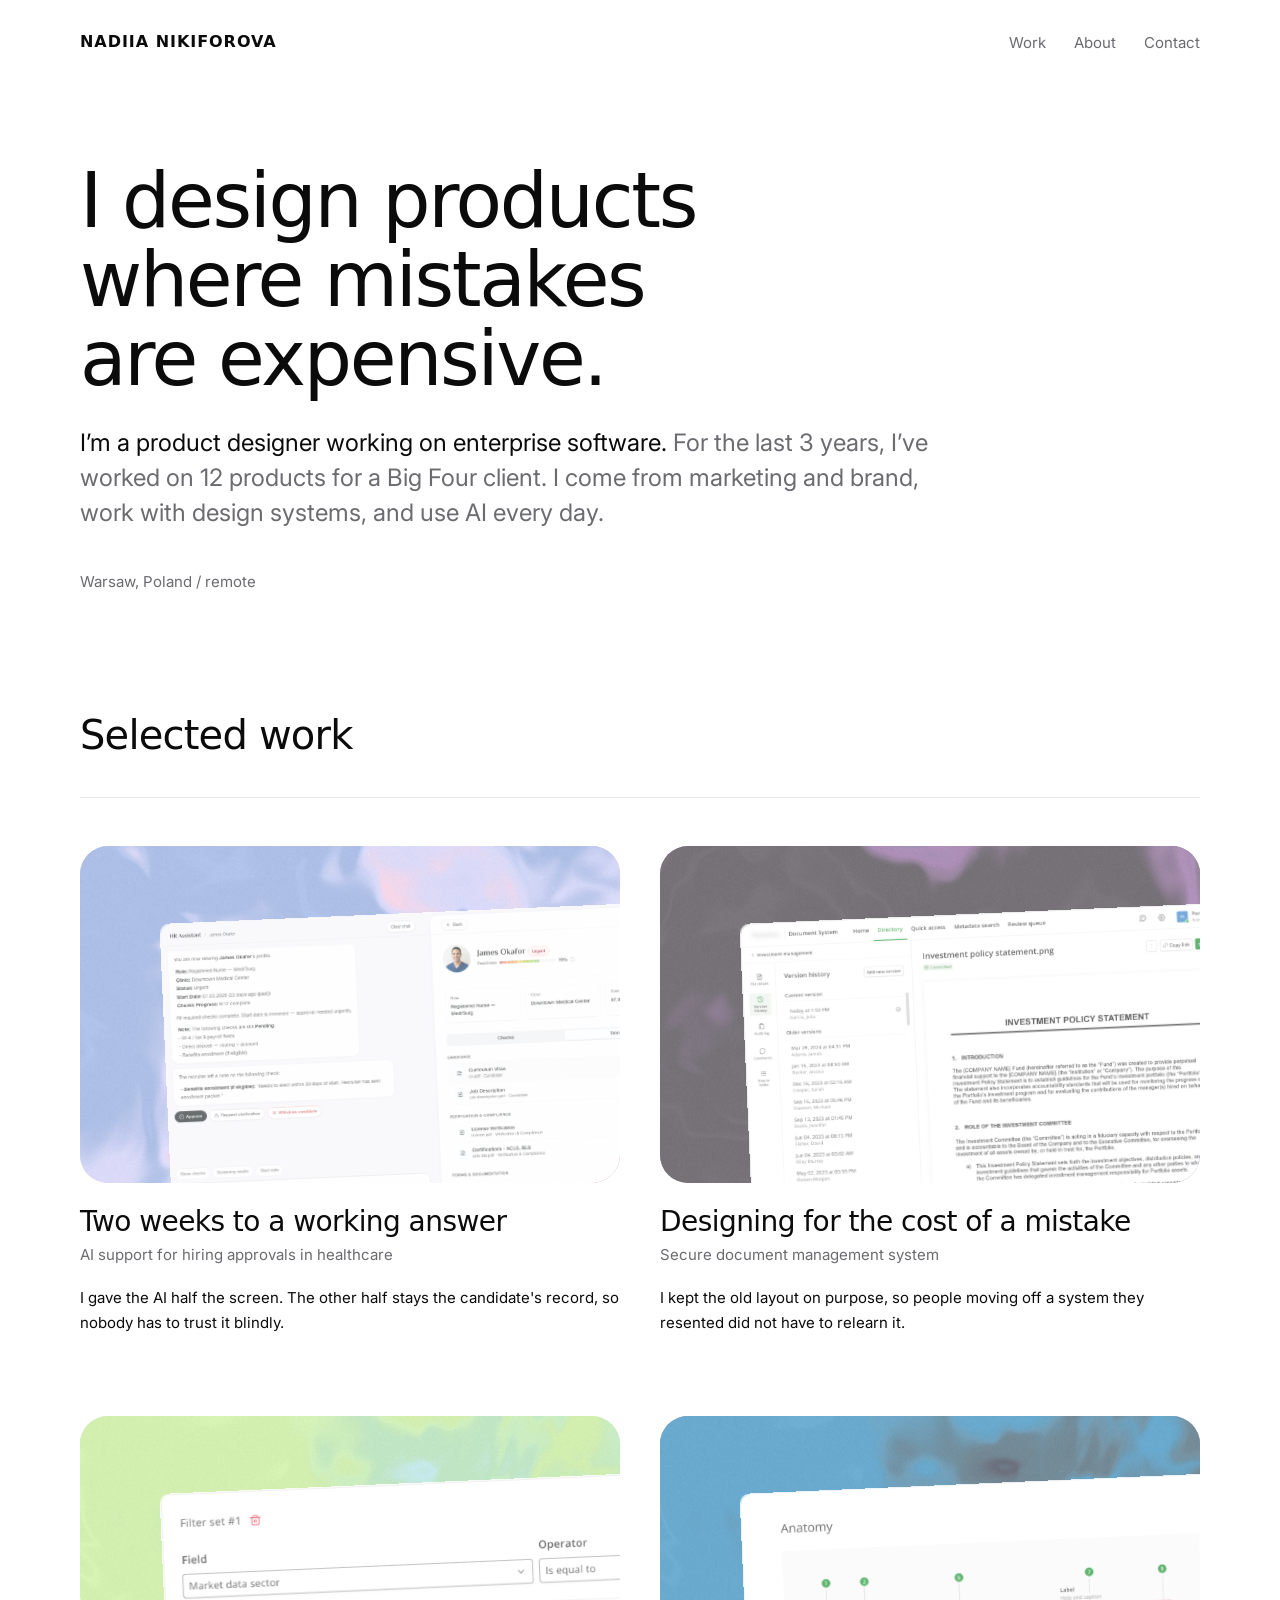
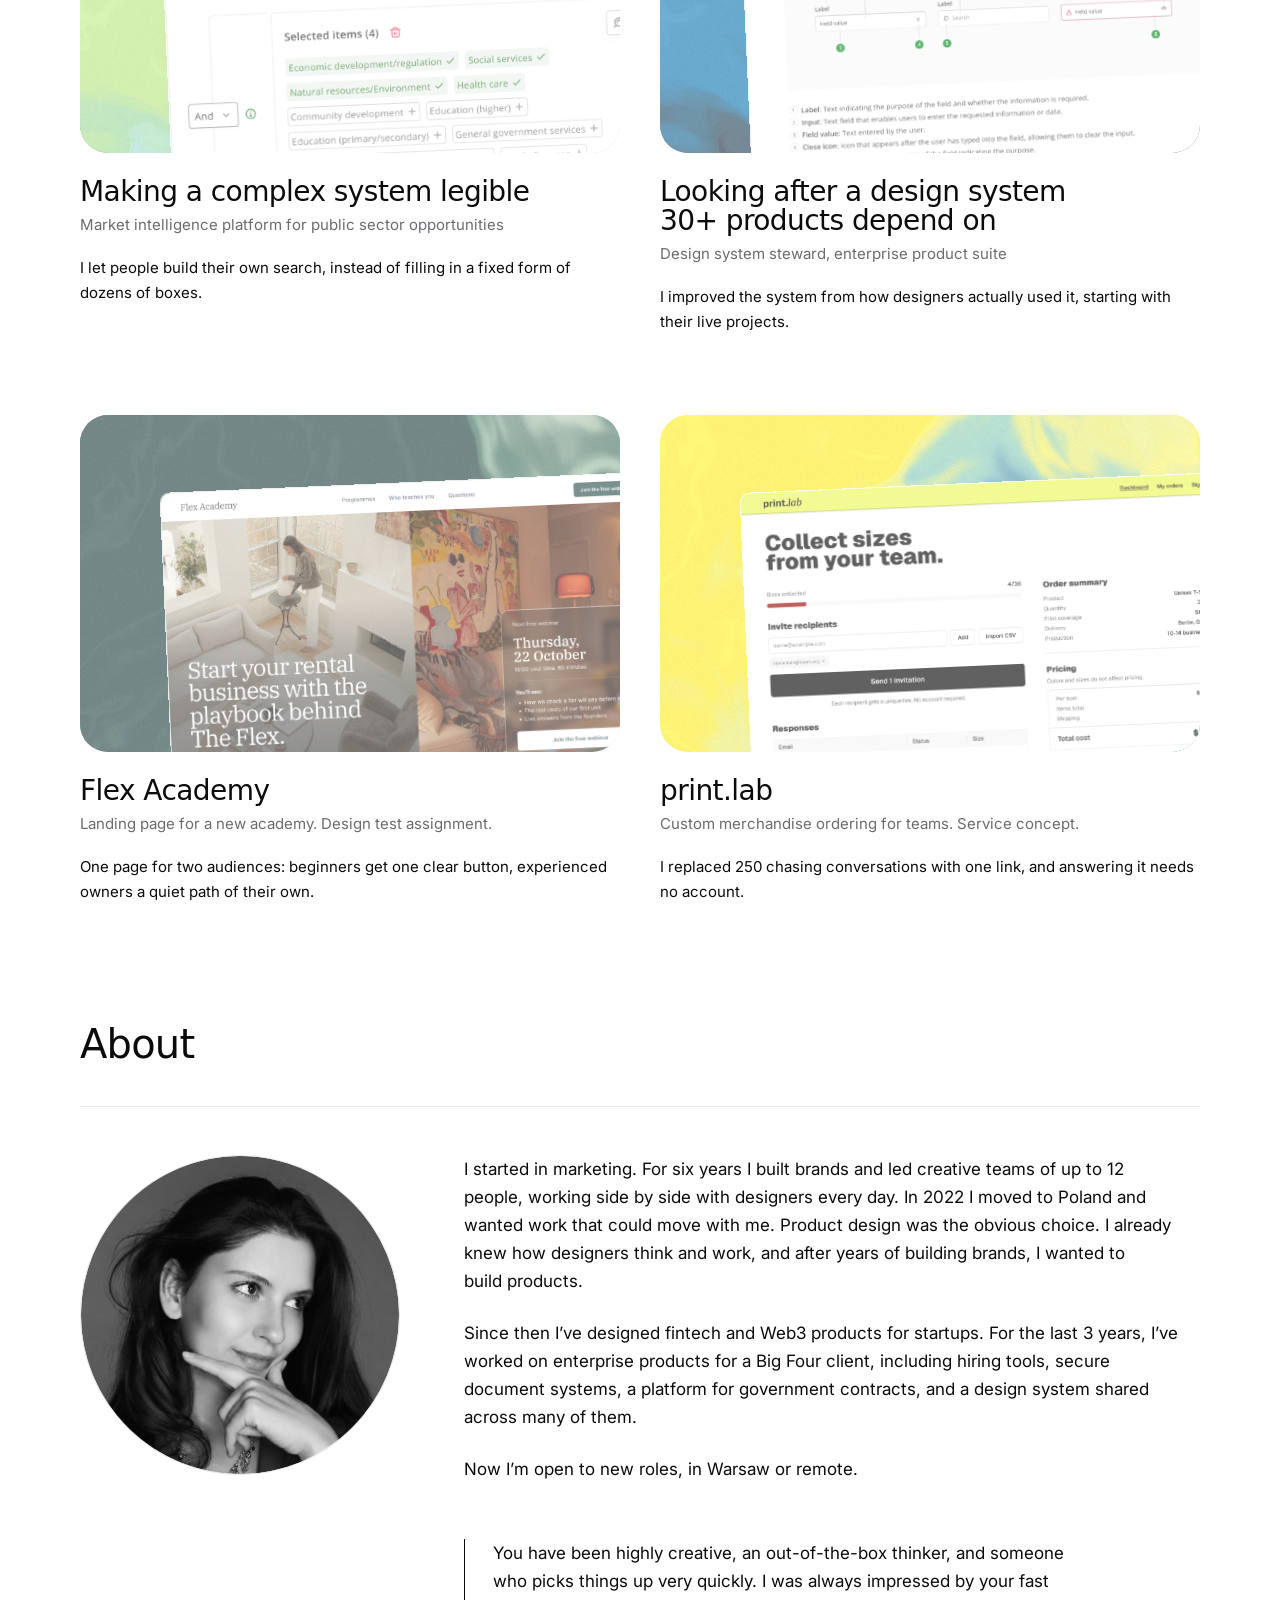
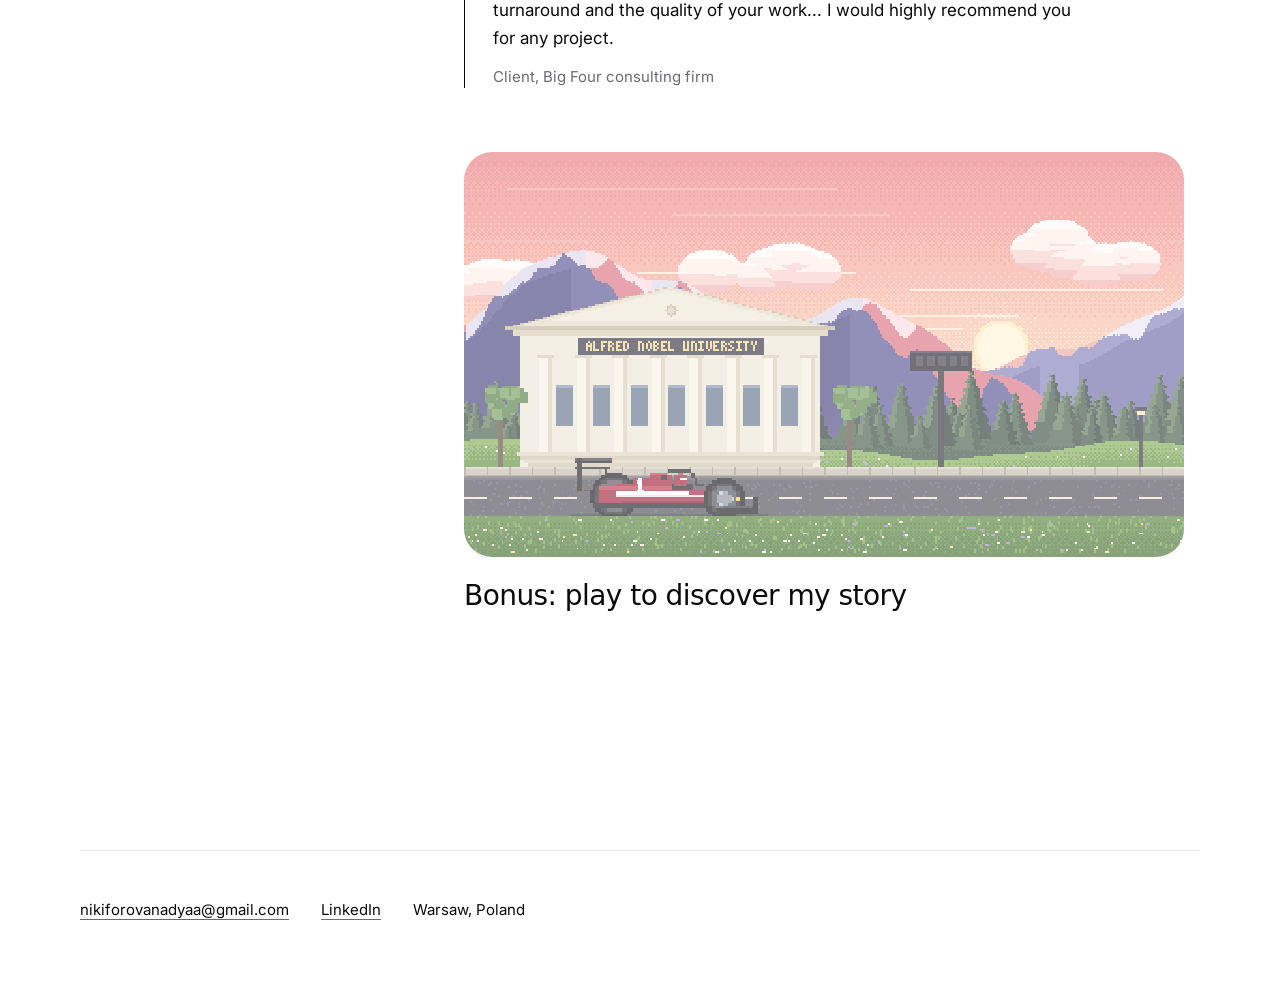
==== commit c178c22b: "Add the Flex Academy case study New case page with animated booking flows, a scrolling laptop view o" ====
--- a/index.html
+++ b/index.html
@@ -97,6 +97,19 @@
           <p class="card__decision">I improved the system from how designers actually used it, starting with their live projects.</p>
         </article>
 
+        <article class="card card--f" data-liquid="#1F3F3D #3F6F5E #8FB59A #CFE0C8 #EDE7D6">
+          <div class="cover cover--image">
+            <!-- No painted cover for this case: a gradient in The Flex greens stands in (a div, so liquid-fluid.js can attach after it). -->
+            <div class="cover__img" style="background: linear-gradient(142deg, #1F3F3D 0%, #3F6F5E 45%, #9DBFA6 80%, #EDE7D6 100%);" aria-hidden="true"></div>
+            <div class="cover__inset cover__inset--image">
+              <img src="images/Flex%20Academy/Hero.jpg" alt="The Flex Academy hero: a woman setting up a flat beside the headline, and a finished flat with the next free webinar card.">
+            </div>
+          </div>
+          <h3 class="card__title"><a href="work/flex-academy.html">Flex Academy</a></h3>
+          <p class="card__summary">Landing page for a new academy. Design test assignment.</p>
+          <p class="card__decision">One page for two audiences: beginners get one clear button, experienced owners a quiet path of their own.</p>
+        </article>
+
         <article class="card card--e" data-liquid="#FDEB1F #E9EC70 #8CCDB8 #3F86A8 #FFF9B0">
           <div class="cover cover--image">
             <img class="cover__img" src="images/printlab-card-cover.png" alt="Soft grainy gradient in yellow, green and blue.">
--- a/styles.css
+++ b/styles.css
@@ -681,7 +681,7 @@
 .case-hero__shot {
   position: absolute;
   z-index: 2;
-  right: -5%;
+  right: -1%;
   bottom: -11%;
   width: 46%;
   aspect-ratio: 16 / 10;
@@ -720,7 +720,7 @@
 @media (min-width: 1200px) {
   .case-hero__shot {
     width: 54%;
-    right: -9%;
+    right: -5%;
   }
 
   /* The portrait variant keeps its own proportions; only the wide shot grows. */
@@ -728,6 +728,15 @@
     width: 12%;
     right: 34%;
   }
+
+  /* Same gap between the text and the screenshot on every case (about 90px).
+     Titles and summaries differ in length, so each case sets its own offset.
+     print.lab keeps the base -5%. */
+  .case-hero--flex       .case-hero__shot { right: -9%; }
+  .case-hero--documents  .case-hero__shot { right: -3.3%; }
+  .case-hero--system     .case-hero__shot { right: -1.8%; }
+  .case-hero--govtech    .case-hero__shot { right: 0.8%; }
+  .case-hero--healthcare .case-hero__shot { right: 1.5%; }
 }
 
 /* 2. Decision block, the signature element. No card. It sits on the page at
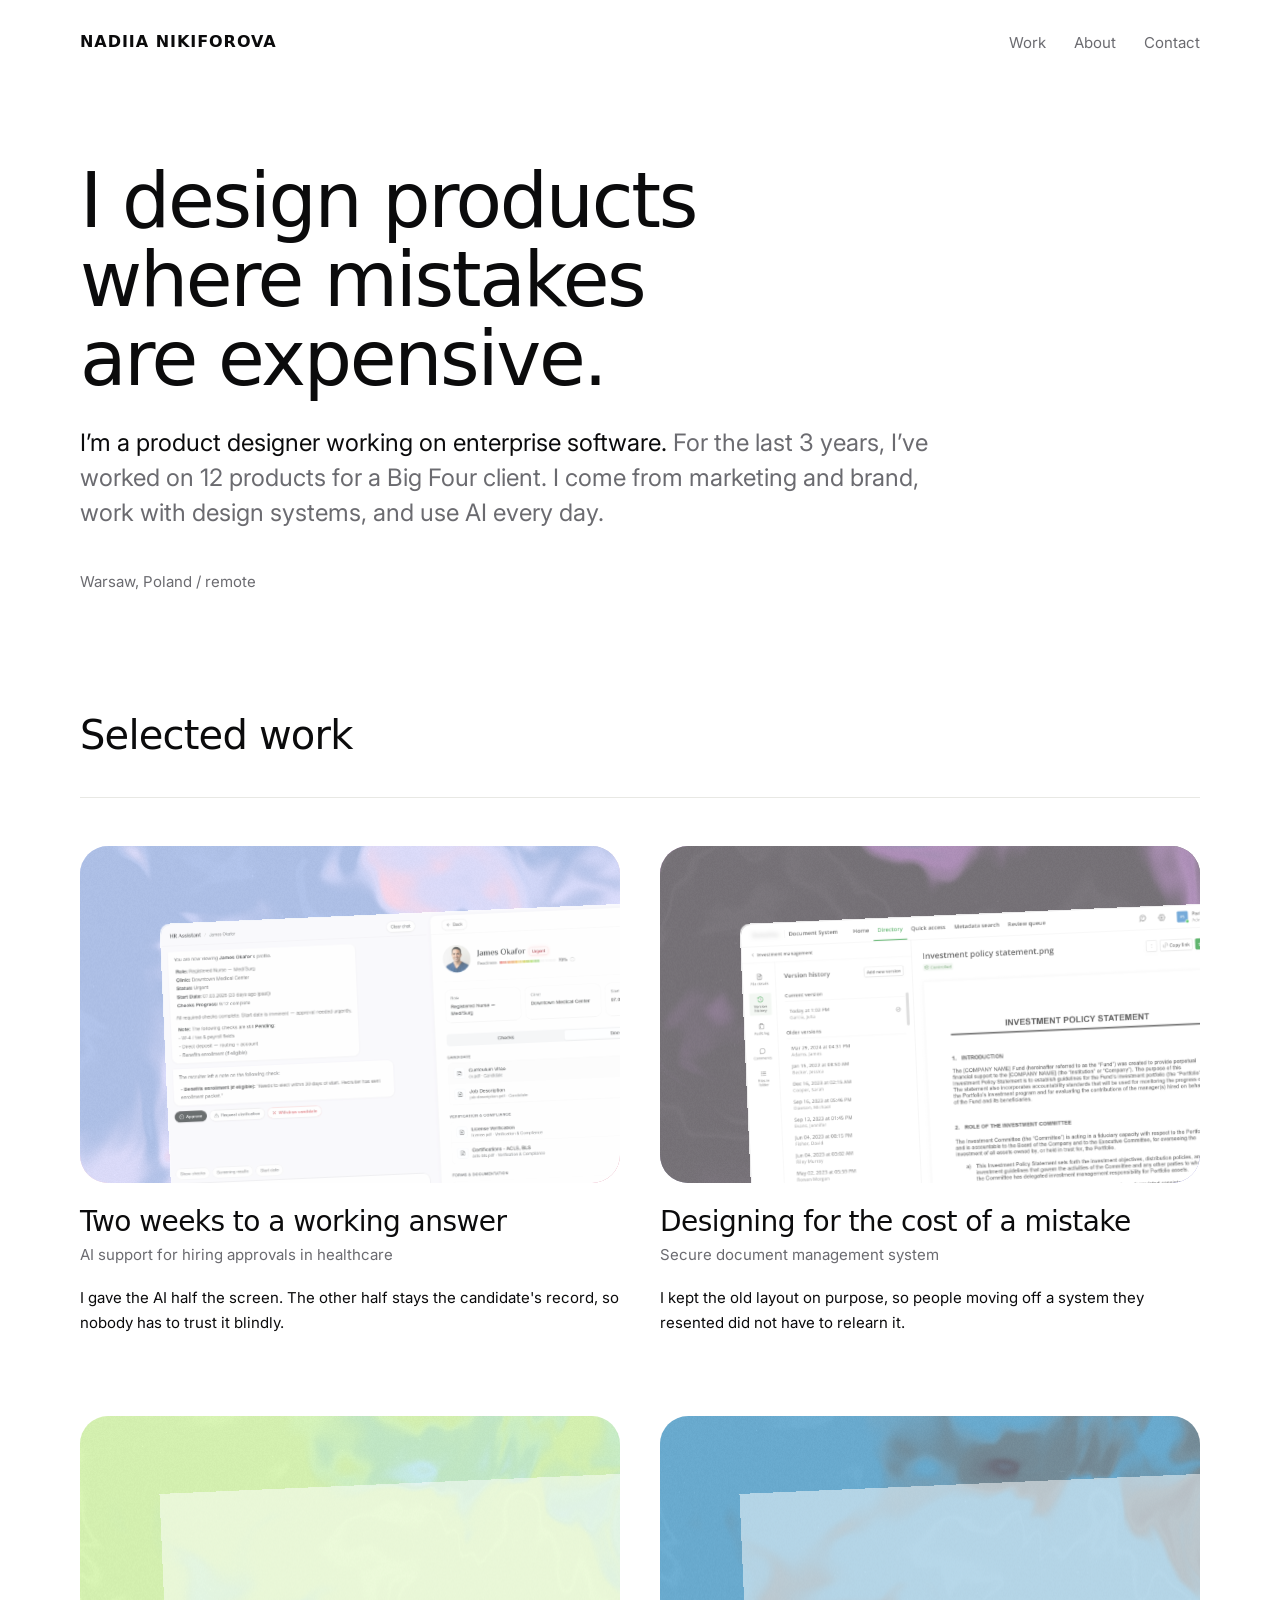
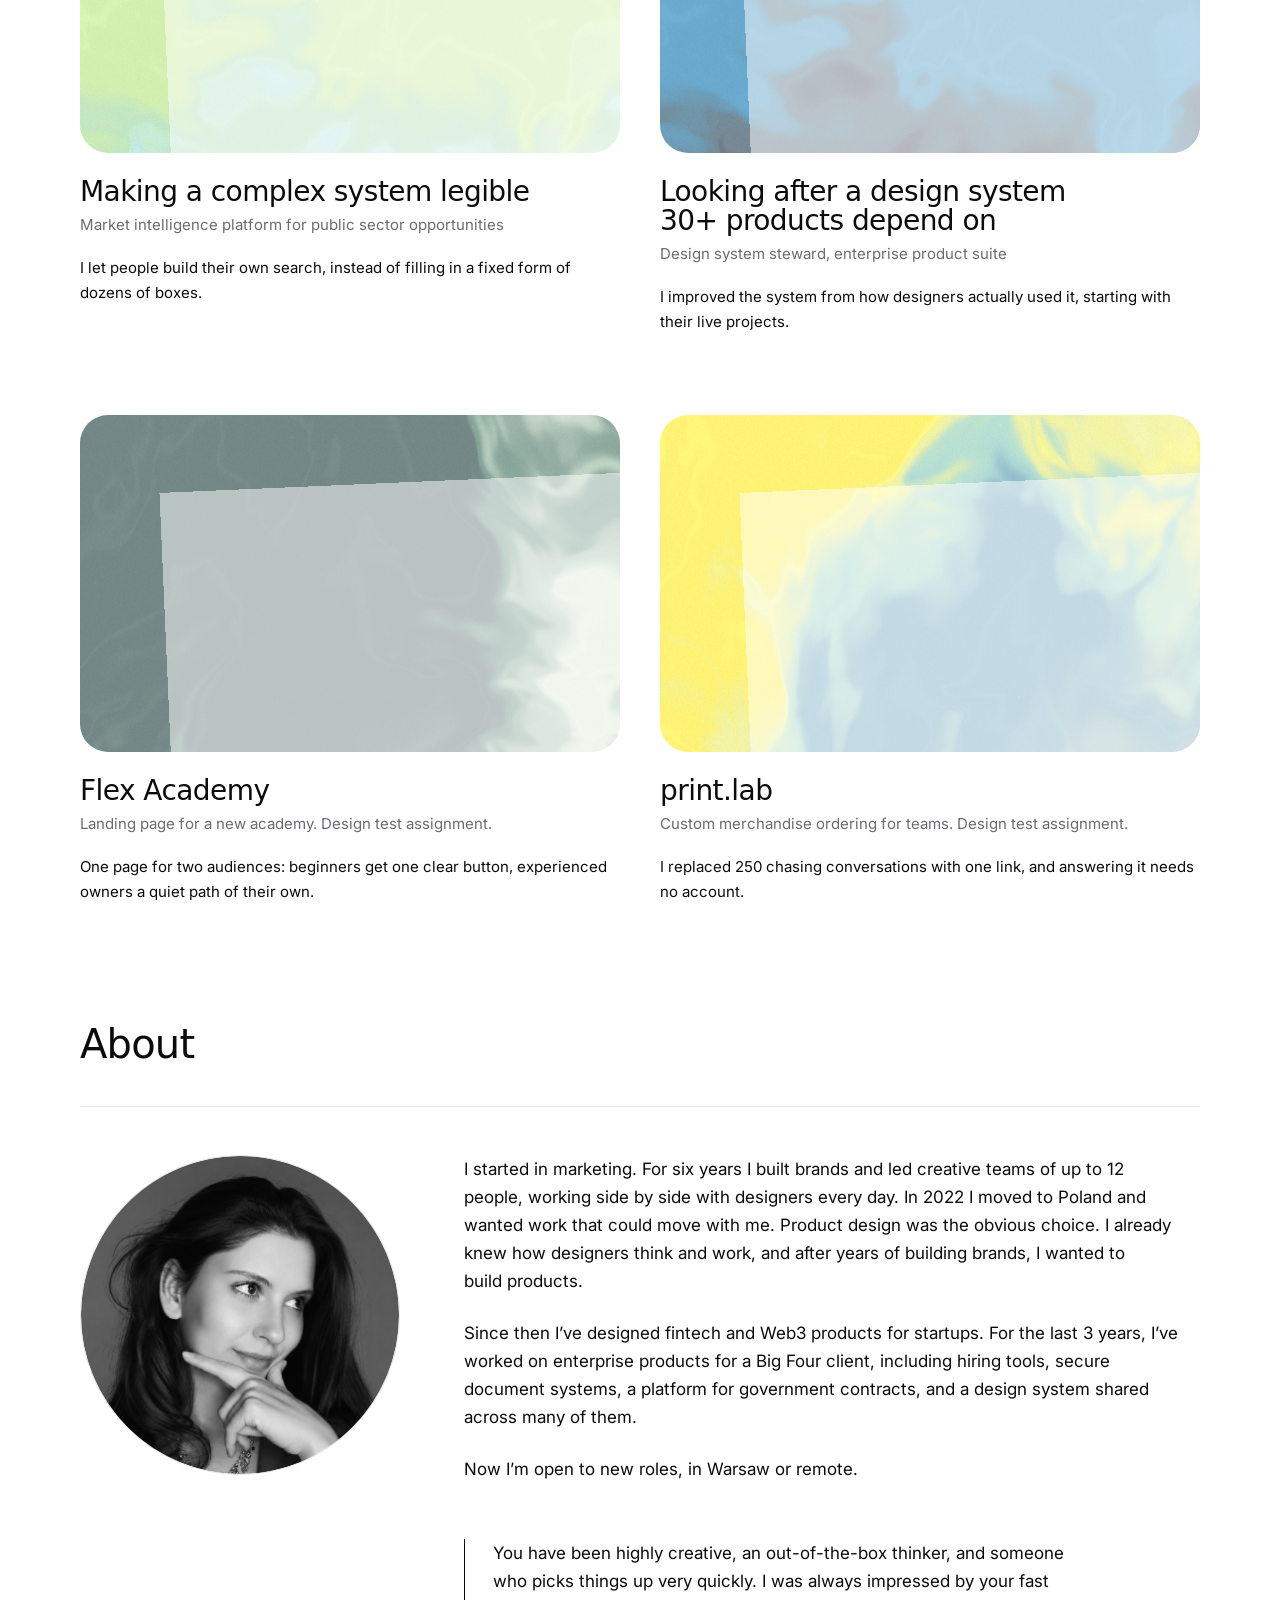
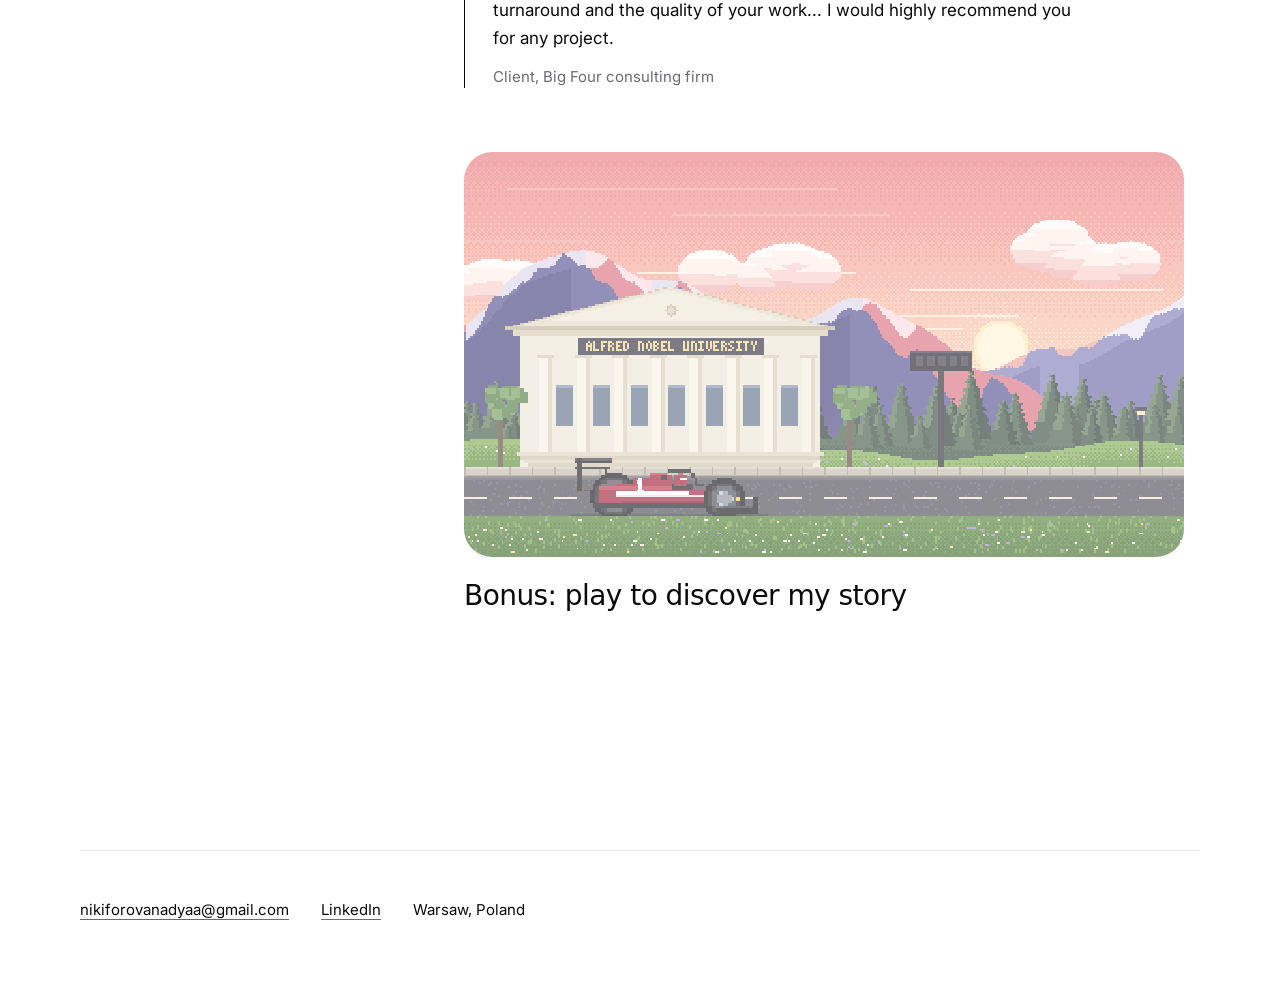
==== commit f2aa8b41: "Label print.lab as a design test assignment again Co-Authored-By: Claude Opus 5.5 <noreply@anthropic" ====
--- a/index.html
+++ b/index.html
@@ -118,7 +118,7 @@
             </div>
           </div>
           <h3 class="card__title"><a href="work/printlab.html">print.lab</a></h3>
-          <p class="card__summary">Custom merchandise ordering for teams. Service concept.</p>
+          <p class="card__summary">Custom merchandise ordering for teams. Design test assignment.</p>
           <p class="card__decision">I replaced 250 chasing conversations with one link, and answering it needs no account.</p>
         </article>
 
